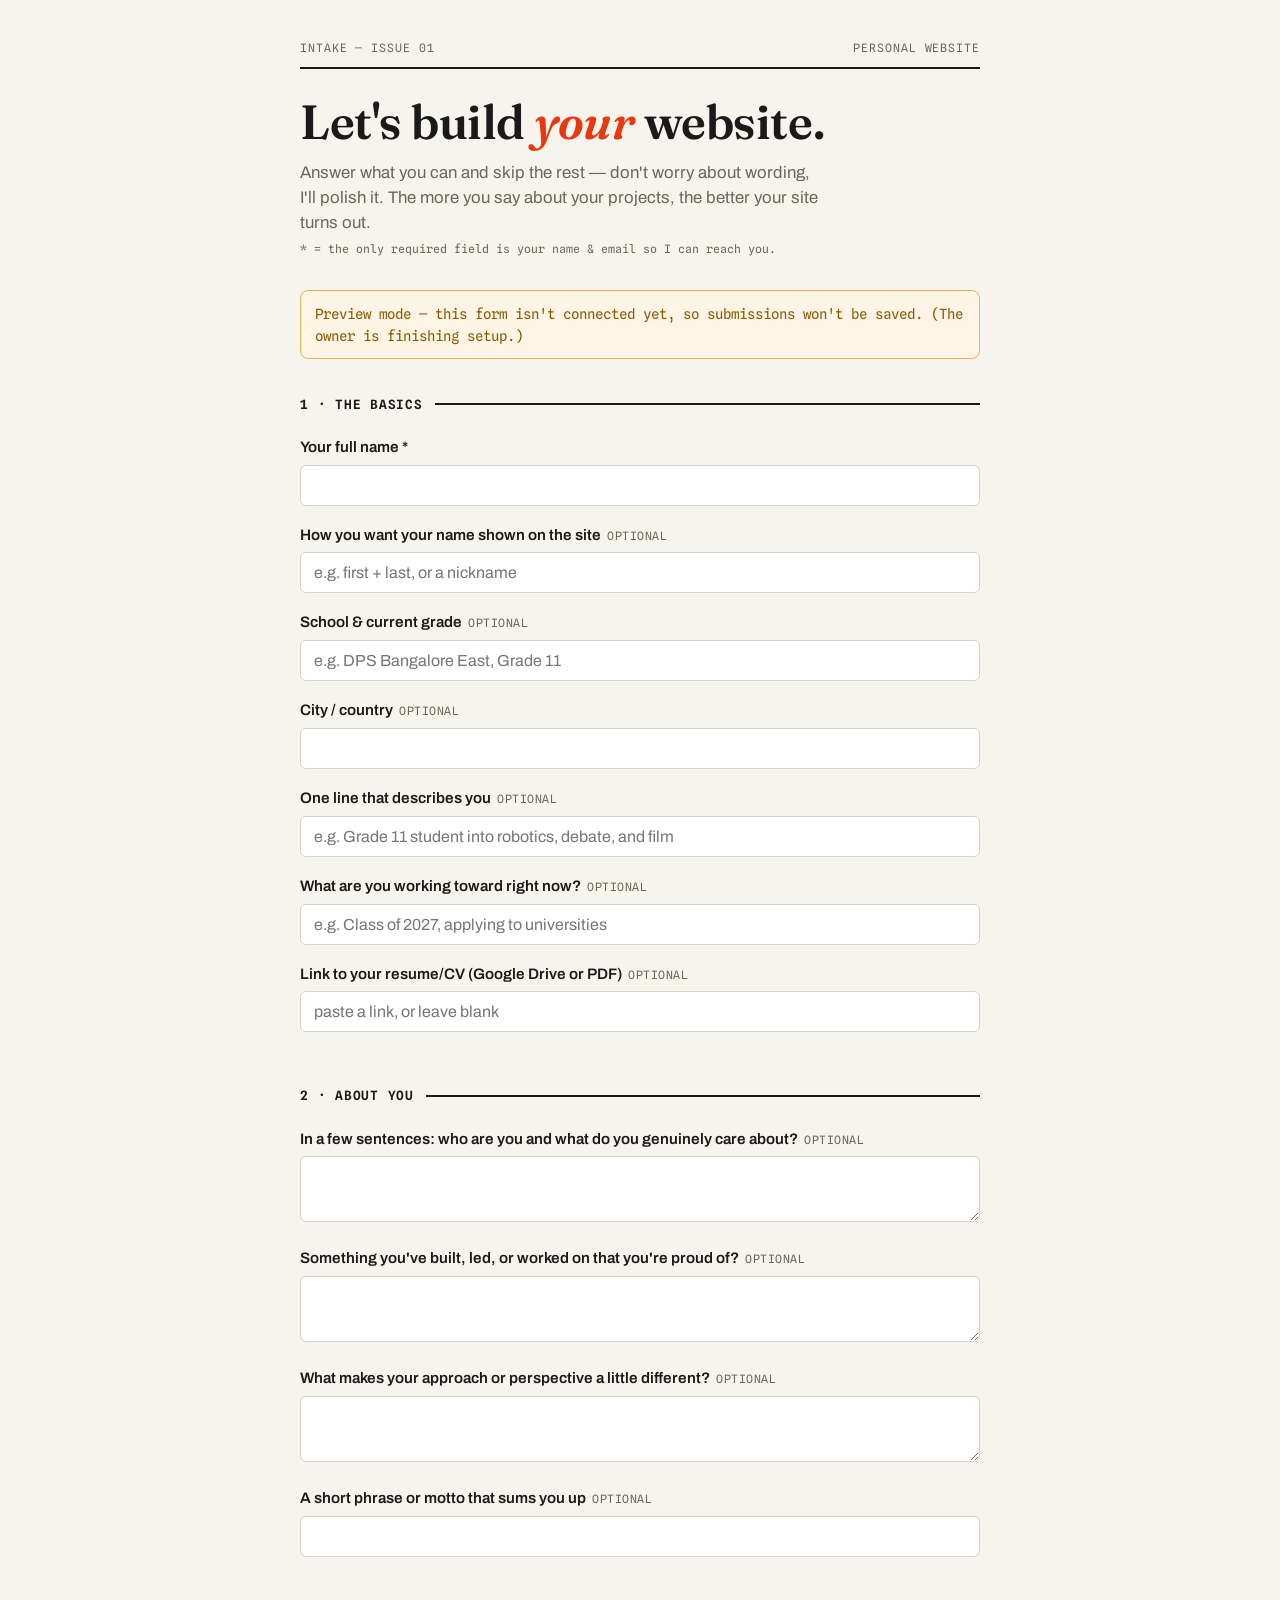
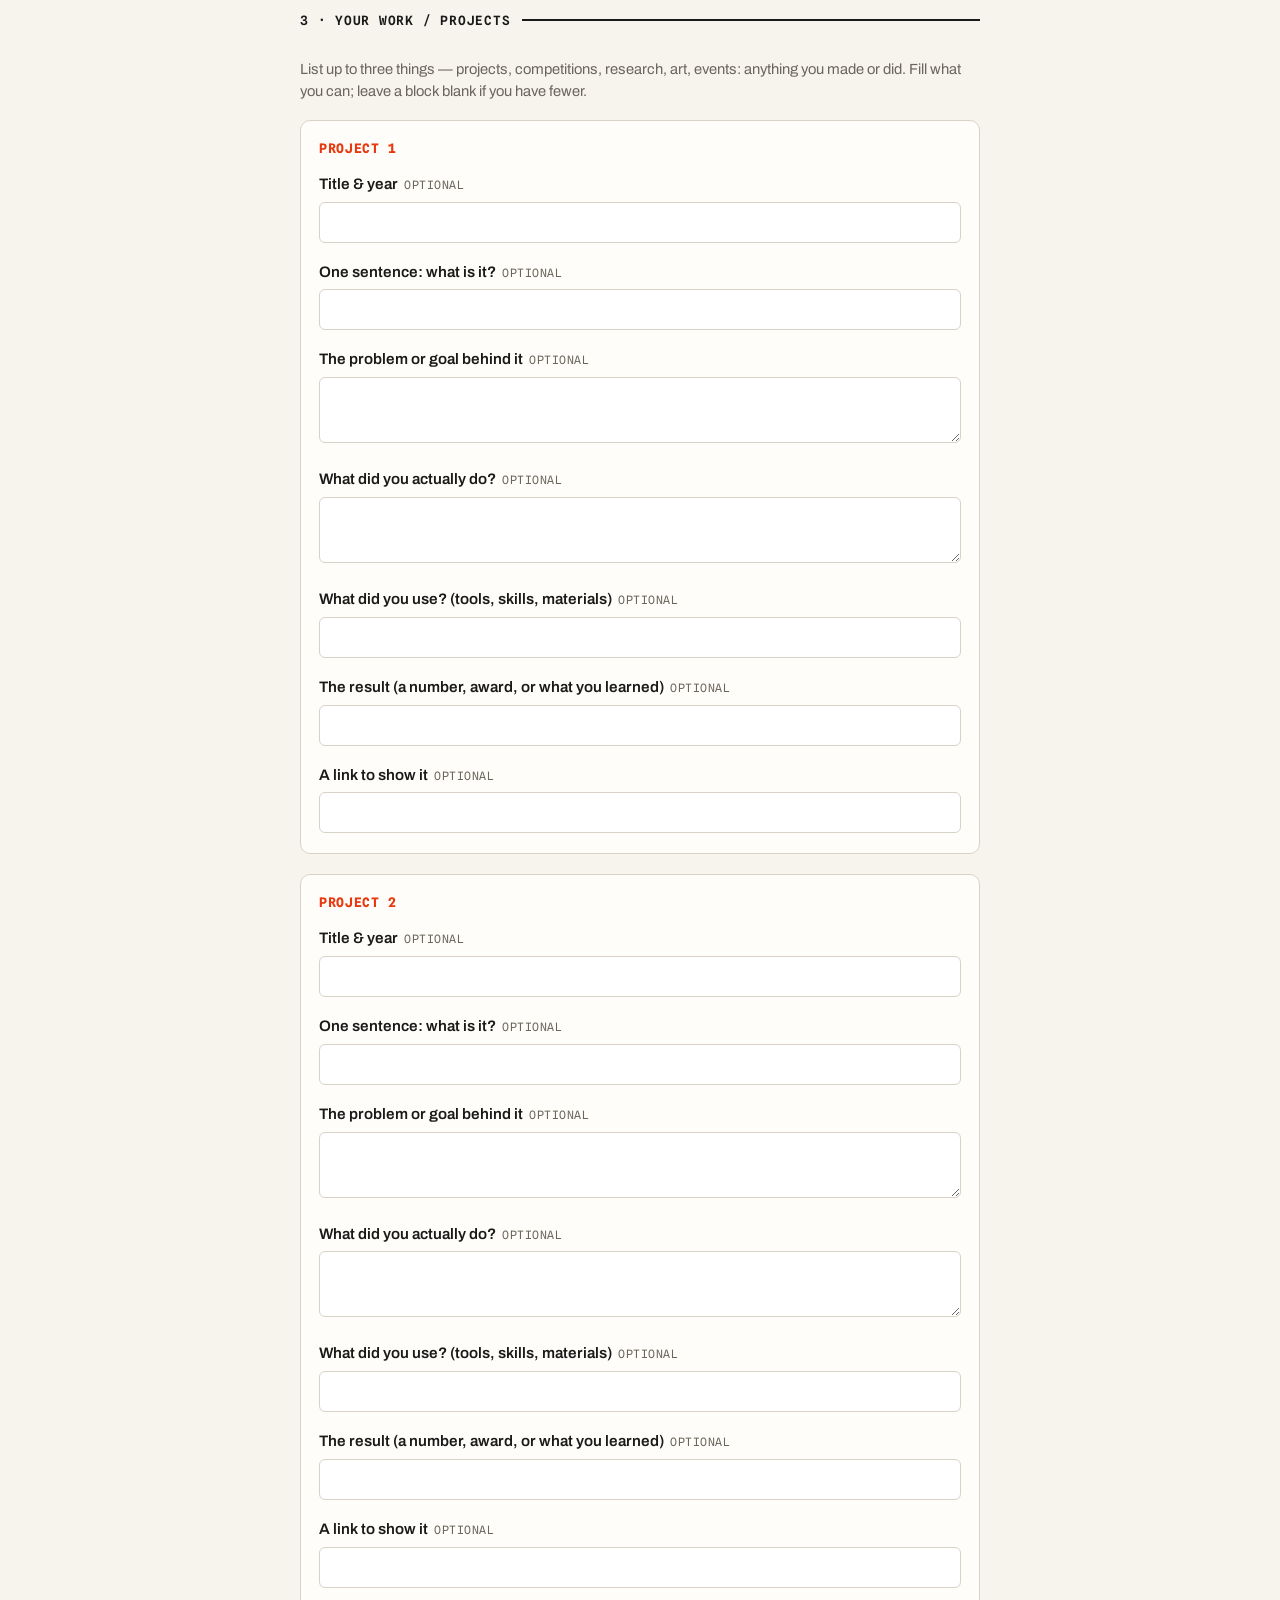
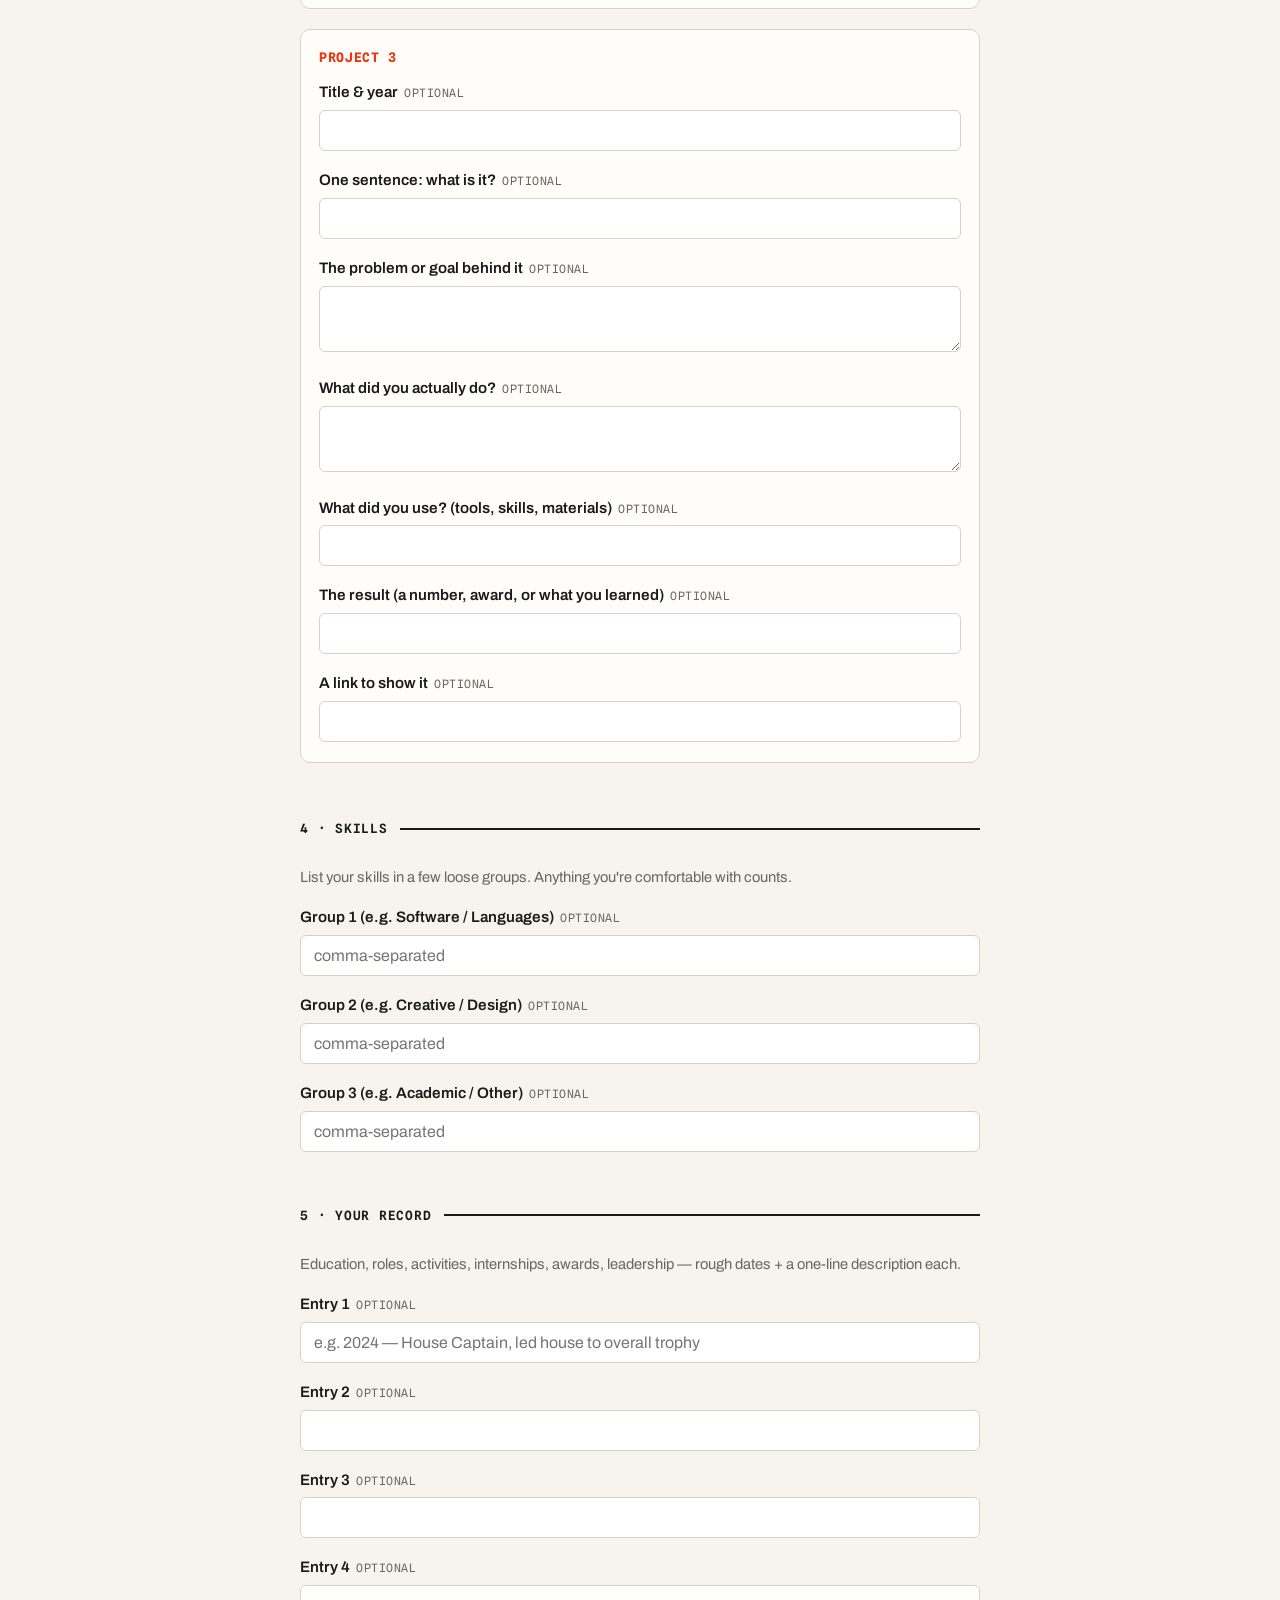
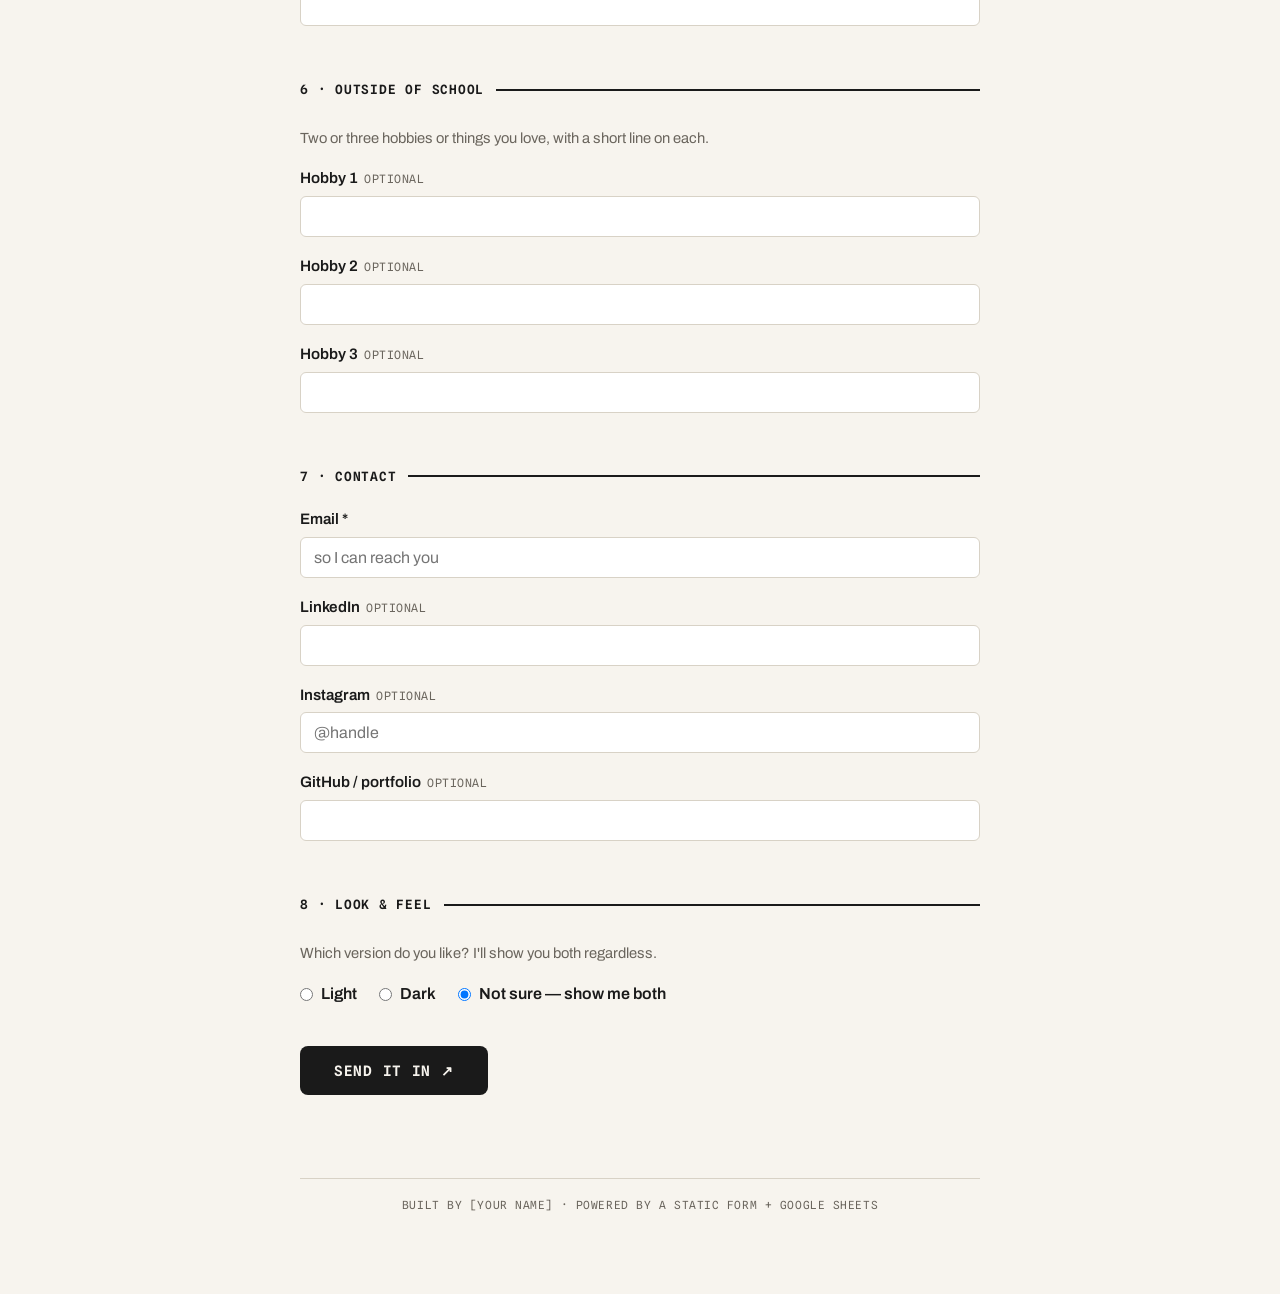
==== apply.html @ 21227e52 "Add student intake form + Apps Script backend for Google Sheets Co-Authored-By: Claude Opus 4.8 <nor" ====
<!DOCTYPE html>
<html lang="en">
<head>
  <meta charset="UTF-8">
  <meta name="viewport" content="width=device-width, initial-scale=1.0">
  <title>Personal Website — Student Intake</title>
  <meta name="description" content="Tell me about yourself and I'll build your personal website.">
  <link rel="preconnect" href="https://fonts.googleapis.com">
  <link rel="preconnect" href="https://fonts.gstatic.com" crossorigin>
  <link href="https://fonts.googleapis.com/css2?family=Archivo:wght@400;600;800&family=Fraunces:ital,opsz,wght@0,9..144,400..600;1,9..144,400&family=Spline+Sans+Mono:wght@400;600&display=swap" rel="stylesheet">
  <style>
    :root{
      --paper:#f7f4ee; --ink:#1a1a1a; --muted:#6a655d; --line:#d8d2c6;
      --accent:#e8380d; --field:#fff; --ok:#1c7c3f;
      --sans:'Archivo',system-ui,sans-serif; --serif:'Fraunces',Georgia,serif; --mono:'Spline Sans Mono',monospace;
    }
    *{box-sizing:border-box;margin:0;padding:0}
    body{background:var(--paper);color:var(--ink);font-family:var(--sans);line-height:1.5;-webkit-font-smoothing:antialiased}
    .wrap{max-width:720px;margin:0 auto;padding:40px 20px 80px}
    .topbar{font-family:var(--mono);font-size:.72rem;letter-spacing:.08em;text-transform:uppercase;color:var(--muted);display:flex;justify-content:space-between;border-bottom:2px solid var(--ink);padding-bottom:10px;margin-bottom:28px}
    h1{font-family:var(--serif);font-size:clamp(2rem,6vw,3rem);font-weight:600;line-height:1.05;letter-spacing:-.01em;margin-bottom:12px}
    h1 em{font-style:italic;color:var(--accent)}
    .lede{color:var(--muted);font-size:1.05rem;max-width:52ch;margin-bottom:6px}
    .req-note{font-family:var(--mono);font-size:.72rem;color:var(--muted);margin-bottom:32px}
    fieldset{border:none;border-top:2px solid var(--ink);padding-top:22px;margin-top:36px}
    legend{font-family:var(--mono);font-size:.8rem;font-weight:600;letter-spacing:.06em;text-transform:uppercase;padding-right:12px}
    .grp-note{color:var(--muted);font-size:.92rem;margin:6px 0 18px}
    label{display:block;margin-bottom:18px}
    .lab{display:block;font-weight:600;font-size:.95rem;margin-bottom:6px}
    .lab .opt{font-weight:400;color:var(--muted);font-family:var(--mono);font-size:.72rem;text-transform:uppercase;letter-spacing:.05em;margin-left:6px}
    input[type=text],input[type=email],input[type=url],textarea,select{
      width:100%;font-family:var(--sans);font-size:1rem;color:var(--ink);background:var(--field);
      border:1.5px solid var(--line);border-radius:6px;padding:11px 13px;transition:border-color .15s}
    input:focus,textarea:focus,select:focus{outline:none;border-color:var(--accent)}
    textarea{resize:vertical;min-height:66px}
    .proj{border:1.5px solid var(--line);border-radius:10px;padding:18px 18px 2px;margin-bottom:20px;background:#fffdf9}
    .proj h3{font-family:var(--mono);font-size:.82rem;letter-spacing:.05em;text-transform:uppercase;color:var(--accent);margin-bottom:14px}
    .radio-row{display:flex;gap:22px;flex-wrap:wrap;font-size:1rem}
    .radio-row label{display:flex;align-items:center;gap:8px;margin:0;font-weight:600}
    .radio-row input{width:auto}
    .submit{margin-top:40px}
    button{font-family:var(--mono);font-weight:600;font-size:.9rem;letter-spacing:.05em;text-transform:uppercase;
      background:var(--ink);color:var(--paper);border:none;border-radius:8px;padding:16px 34px;cursor:pointer;transition:background .15s}
    button:hover{background:var(--accent)}
    button:disabled{opacity:.6;cursor:not-allowed}
    .status{margin-top:16px;font-family:var(--mono);font-size:.85rem;min-height:1.2em}
    .status.err{color:var(--accent)}
    .status.ok{color:var(--ok)}
    .done{display:none;text-align:center;padding:60px 20px}
    .done h2{font-family:var(--serif);font-size:2rem;font-weight:600;margin-bottom:10px}
    .done p{color:var(--muted)}
    .banner{background:#fff4e5;border:1.5px solid #e8b34d;border-radius:8px;padding:12px 14px;font-size:.88rem;margin-bottom:26px;font-family:var(--mono);color:#8a5a00}
    .footer{font-family:var(--mono);font-size:.7rem;color:var(--muted);text-align:center;margin-top:50px;border-top:1px solid var(--line);padding-top:18px;letter-spacing:.05em}
  </style>
</head>
<body>
  <div class="wrap">
    <div class="topbar"><span>INTAKE — ISSUE 01</span><span>PERSONAL WEBSITE</span></div>

    <form id="intakeForm" novalidate>
      <h1>Let's build <em>your</em> website.</h1>
      <p class="lede">Answer what you can and skip the rest — don't worry about wording, I'll polish it. The more you say about your projects, the better your site turns out.</p>
      <p class="req-note">* = the only required field is your name & email so I can reach you.</p>

      <div id="setupBanner" class="banner" hidden>Preview mode — this form isn't connected yet, so submissions won't be saved. (The owner is finishing setup.)</div>

      <!-- 1. BASICS -->
      <fieldset>
        <legend>1 · The basics</legend>
        <label><span class="lab">Your full name *</span><input type="text" name="name" required></label>
        <label><span class="lab">How you want your name shown on the site<span class="opt">optional</span></span><input type="text" name="display_name" placeholder="e.g. first + last, or a nickname"></label>
        <label><span class="lab">School &amp; current grade<span class="opt">optional</span></span><input type="text" name="school" placeholder="e.g. DPS Bangalore East, Grade 11"></label>
        <label><span class="lab">City / country<span class="opt">optional</span></span><input type="text" name="city"></label>
        <label><span class="lab">One line that describes you<span class="opt">optional</span></span><input type="text" name="oneliner" placeholder="e.g. Grade 11 student into robotics, debate, and film"></label>
        <label><span class="lab">What are you working toward right now?<span class="opt">optional</span></span><input type="text" name="working_toward" placeholder="e.g. Class of 2027, applying to universities"></label>
        <label><span class="lab">Link to your resume/CV (Google Drive or PDF)<span class="opt">optional</span></span><input type="url" name="resume_link" placeholder="paste a link, or leave blank"></label>
      </fieldset>

      <!-- 2. ABOUT -->
      <fieldset>
        <legend>2 · About you</legend>
        <label><span class="lab">In a few sentences: who are you and what do you genuinely care about?<span class="opt">optional</span></span><textarea name="about_who"></textarea></label>
        <label><span class="lab">Something you've built, led, or worked on that you're proud of?<span class="opt">optional</span></span><textarea name="about_proud"></textarea></label>
        <label><span class="lab">What makes your approach or perspective a little different?<span class="opt">optional</span></span><textarea name="about_different"></textarea></label>
        <label><span class="lab">A short phrase or motto that sums you up<span class="opt">optional</span></span><input type="text" name="motto"></label>
      </fieldset>

      <!-- 3. PROJECTS -->
      <fieldset>
        <legend>3 · Your work / projects</legend>
        <p class="grp-note">List up to three things — projects, competitions, research, art, events: anything you made or did. Fill what you can; leave a block blank if you have fewer.</p>

        <div class="proj">
          <h3>Project 1</h3>
          <label><span class="lab">Title &amp; year<span class="opt">optional</span></span><input type="text" name="p1_title"></label>
          <label><span class="lab">One sentence: what is it?<span class="opt">optional</span></span><input type="text" name="p1_oneliner"></label>
          <label><span class="lab">The problem or goal behind it<span class="opt">optional</span></span><textarea name="p1_problem"></textarea></label>
          <label><span class="lab">What did you actually do?<span class="opt">optional</span></span><textarea name="p1_did"></textarea></label>
          <label><span class="lab">What did you use? (tools, skills, materials)<span class="opt">optional</span></span><input type="text" name="p1_tools"></label>
          <label><span class="lab">The result (a number, award, or what you learned)<span class="opt">optional</span></span><input type="text" name="p1_result"></label>
          <label><span class="lab">A link to show it<span class="opt">optional</span></span><input type="url" name="p1_link"></label>
        </div>

        <div class="proj">
          <h3>Project 2</h3>
          <label><span class="lab">Title &amp; year<span class="opt">optional</span></span><input type="text" name="p2_title"></label>
          <label><span class="lab">One sentence: what is it?<span class="opt">optional</span></span><input type="text" name="p2_oneliner"></label>
          <label><span class="lab">The problem or goal behind it<span class="opt">optional</span></span><textarea name="p2_problem"></textarea></label>
          <label><span class="lab">What did you actually do?<span class="opt">optional</span></span><textarea name="p2_did"></textarea></label>
          <label><span class="lab">What did you use? (tools, skills, materials)<span class="opt">optional</span></span><input type="text" name="p2_tools"></label>
          <label><span class="lab">The result (a number, award, or what you learned)<span class="opt">optional</span></span><input type="text" name="p2_result"></label>
          <label><span class="lab">A link to show it<span class="opt">optional</span></span><input type="url" name="p2_link"></label>
        </div>

        <div class="proj">
          <h3>Project 3</h3>
          <label><span class="lab">Title &amp; year<span class="opt">optional</span></span><input type="text" name="p3_title"></label>
          <label><span class="lab">One sentence: what is it?<span class="opt">optional</span></span><input type="text" name="p3_oneliner"></label>
          <label><span class="lab">The problem or goal behind it<span class="opt">optional</span></span><textarea name="p3_problem"></textarea></label>
          <label><span class="lab">What did you actually do?<span class="opt">optional</span></span><textarea name="p3_did"></textarea></label>
          <label><span class="lab">What did you use? (tools, skills, materials)<span class="opt">optional</span></span><input type="text" name="p3_tools"></label>
          <label><span class="lab">The result (a number, award, or what you learned)<span class="opt">optional</span></span><input type="text" name="p3_result"></label>
          <label><span class="lab">A link to show it<span class="opt">optional</span></span><input type="url" name="p3_link"></label>
        </div>
      </fieldset>

      <!-- 4. SKILLS -->
      <fieldset>
        <legend>4 · Skills</legend>
        <p class="grp-note">List your skills in a few loose groups. Anything you're comfortable with counts.</p>
        <label><span class="lab">Group 1 (e.g. Software / Languages)<span class="opt">optional</span></span><input type="text" name="skills_g1" placeholder="comma-separated"></label>
        <label><span class="lab">Group 2 (e.g. Creative / Design)<span class="opt">optional</span></span><input type="text" name="skills_g2" placeholder="comma-separated"></label>
        <label><span class="lab">Group 3 (e.g. Academic / Other)<span class="opt">optional</span></span><input type="text" name="skills_g3" placeholder="comma-separated"></label>
      </fieldset>

      <!-- 5. RECORD -->
      <fieldset>
        <legend>5 · Your record</legend>
        <p class="grp-note">Education, roles, activities, internships, awards, leadership — rough dates + a one-line description each.</p>
        <label><span class="lab">Entry 1<span class="opt">optional</span></span><input type="text" name="rec1" placeholder="e.g. 2024 — House Captain, led house to overall trophy"></label>
        <label><span class="lab">Entry 2<span class="opt">optional</span></span><input type="text" name="rec2"></label>
        <label><span class="lab">Entry 3<span class="opt">optional</span></span><input type="text" name="rec3"></label>
        <label><span class="lab">Entry 4<span class="opt">optional</span></span><input type="text" name="rec4"></label>
      </fieldset>

      <!-- 6. OFF HOURS -->
      <fieldset>
        <legend>6 · Outside of school</legend>
        <p class="grp-note">Two or three hobbies or things you love, with a short line on each.</p>
        <label><span class="lab">Hobby 1<span class="opt">optional</span></span><input type="text" name="hobby1"></label>
        <label><span class="lab">Hobby 2<span class="opt">optional</span></span><input type="text" name="hobby2"></label>
        <label><span class="lab">Hobby 3<span class="opt">optional</span></span><input type="text" name="hobby3"></label>
      </fieldset>

      <!-- 7. CONTACT -->
      <fieldset>
        <legend>7 · Contact</legend>
        <label><span class="lab">Email *</span><input type="email" name="c_email" required placeholder="so I can reach you"></label>
        <label><span class="lab">LinkedIn<span class="opt">optional</span></span><input type="url" name="c_linkedin"></label>
        <label><span class="lab">Instagram<span class="opt">optional</span></span><input type="text" name="c_instagram" placeholder="@handle"></label>
        <label><span class="lab">GitHub / portfolio<span class="opt">optional</span></span><input type="url" name="c_portfolio"></label>
      </fieldset>

      <!-- 8. STYLE -->
      <fieldset>
        <legend>8 · Look &amp; feel</legend>
        <p class="grp-note">Which version do you like? I'll show you both regardless.</p>
        <div class="radio-row">
          <label><input type="radio" name="style_pref" value="light"> Light</label>
          <label><input type="radio" name="style_pref" value="dark"> Dark</label>
          <label><input type="radio" name="style_pref" value="both" checked> Not sure — show me both</label>
        </div>
      </fieldset>

      <div class="submit">
        <button type="submit" id="submitBtn">Send it in ↗</button>
        <p class="status" id="status" role="status" aria-live="polite"></p>
      </div>
    </form>

    <div class="done" id="done">
      <h2>Got it — thank you!</h2>
      <p>Your answers are in. I'll be in touch soon with a first look at your site.</p>
    </div>

    <p class="footer">BUILT BY [YOUR NAME] · POWERED BY A STATIC FORM + GOOGLE SHEETS</p>
  </div>

  <script>
    // ==== CONFIG =========================================================
    // Paste your Google Apps Script Web App URL (ends in /exec) here.
    const ENDPOINT = '__PASTE_APPS_SCRIPT_EXEC_URL_HERE__';
    // =====================================================================

    const form = document.getElementById('intakeForm');
    const btn = document.getElementById('submitBtn');
    const statusEl = document.getElementById('status');
    const done = document.getElementById('done');
    const banner = document.getElementById('setupBanner');
    const configured = ENDPOINT.indexOf('http') === 0;
    if (!configured) banner.hidden = false;

    form.addEventListener('submit', async (e) => {
      e.preventDefault();
      statusEl.className = 'status';
      statusEl.textContent = '';

      const name = form.name.value.trim();
      const email = form.c_email.value.trim();
      if (!name || !email) {
        statusEl.className = 'status err';
        statusEl.textContent = 'Please add at least your name and email.';
        (!name ? form.name : form.c_email).focus();
        return;
      }
      if (!configured) {
        statusEl.className = 'status err';
        statusEl.textContent = 'Form not connected yet — check back shortly.';
        return;
      }

      btn.disabled = true;
      statusEl.className = 'status';
      statusEl.textContent = 'Sending…';
      try {
        const data = new URLSearchParams(new FormData(form));
        // form-urlencoded is a "simple" request → no CORS preflight to Apps Script
        await fetch(ENDPOINT, { method: 'POST', body: data, mode: 'no-cors' });
        form.style.display = 'none';
        done.style.display = 'block';
        window.scrollTo({ top: 0, behavior: 'smooth' });
      } catch (err) {
        btn.disabled = false;
        statusEl.className = 'status err';
        statusEl.textContent = 'Something went wrong — please try again, or email me directly.';
      }
    });
  </script>
</body>
</html>
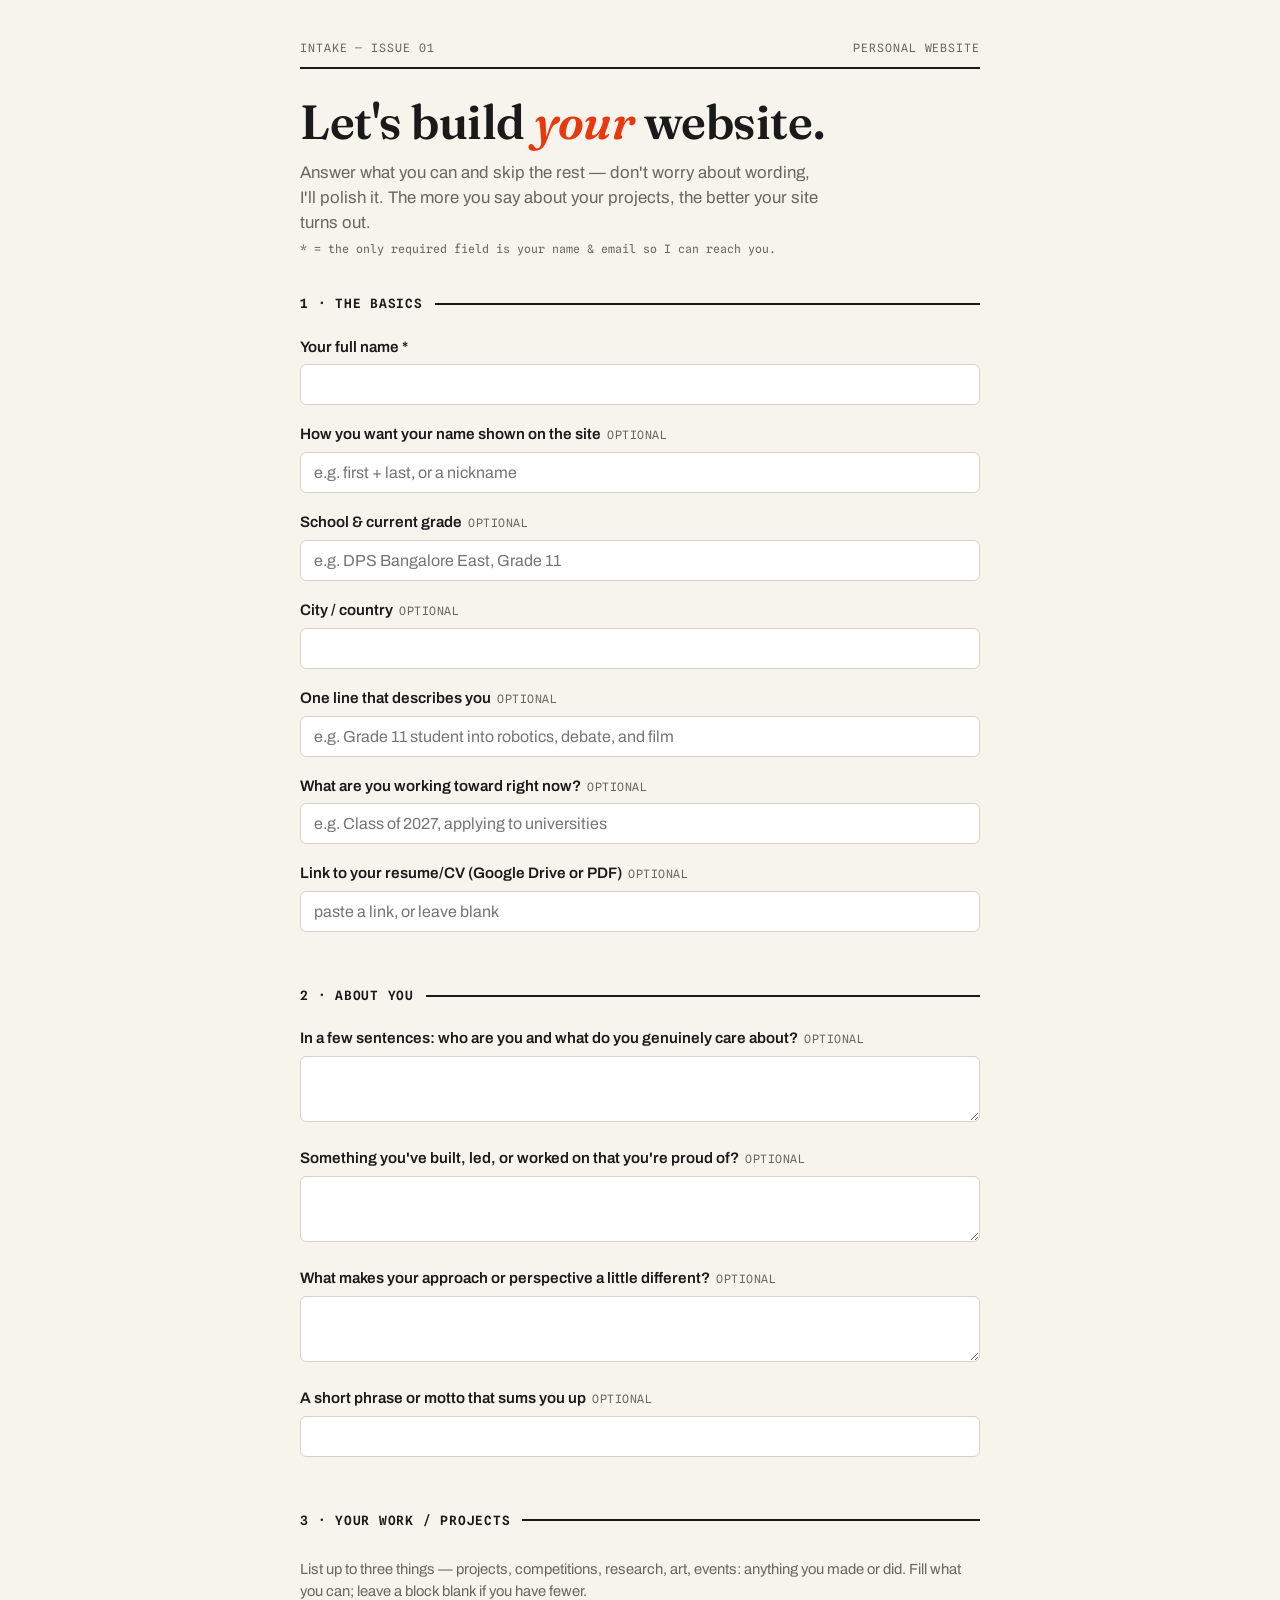
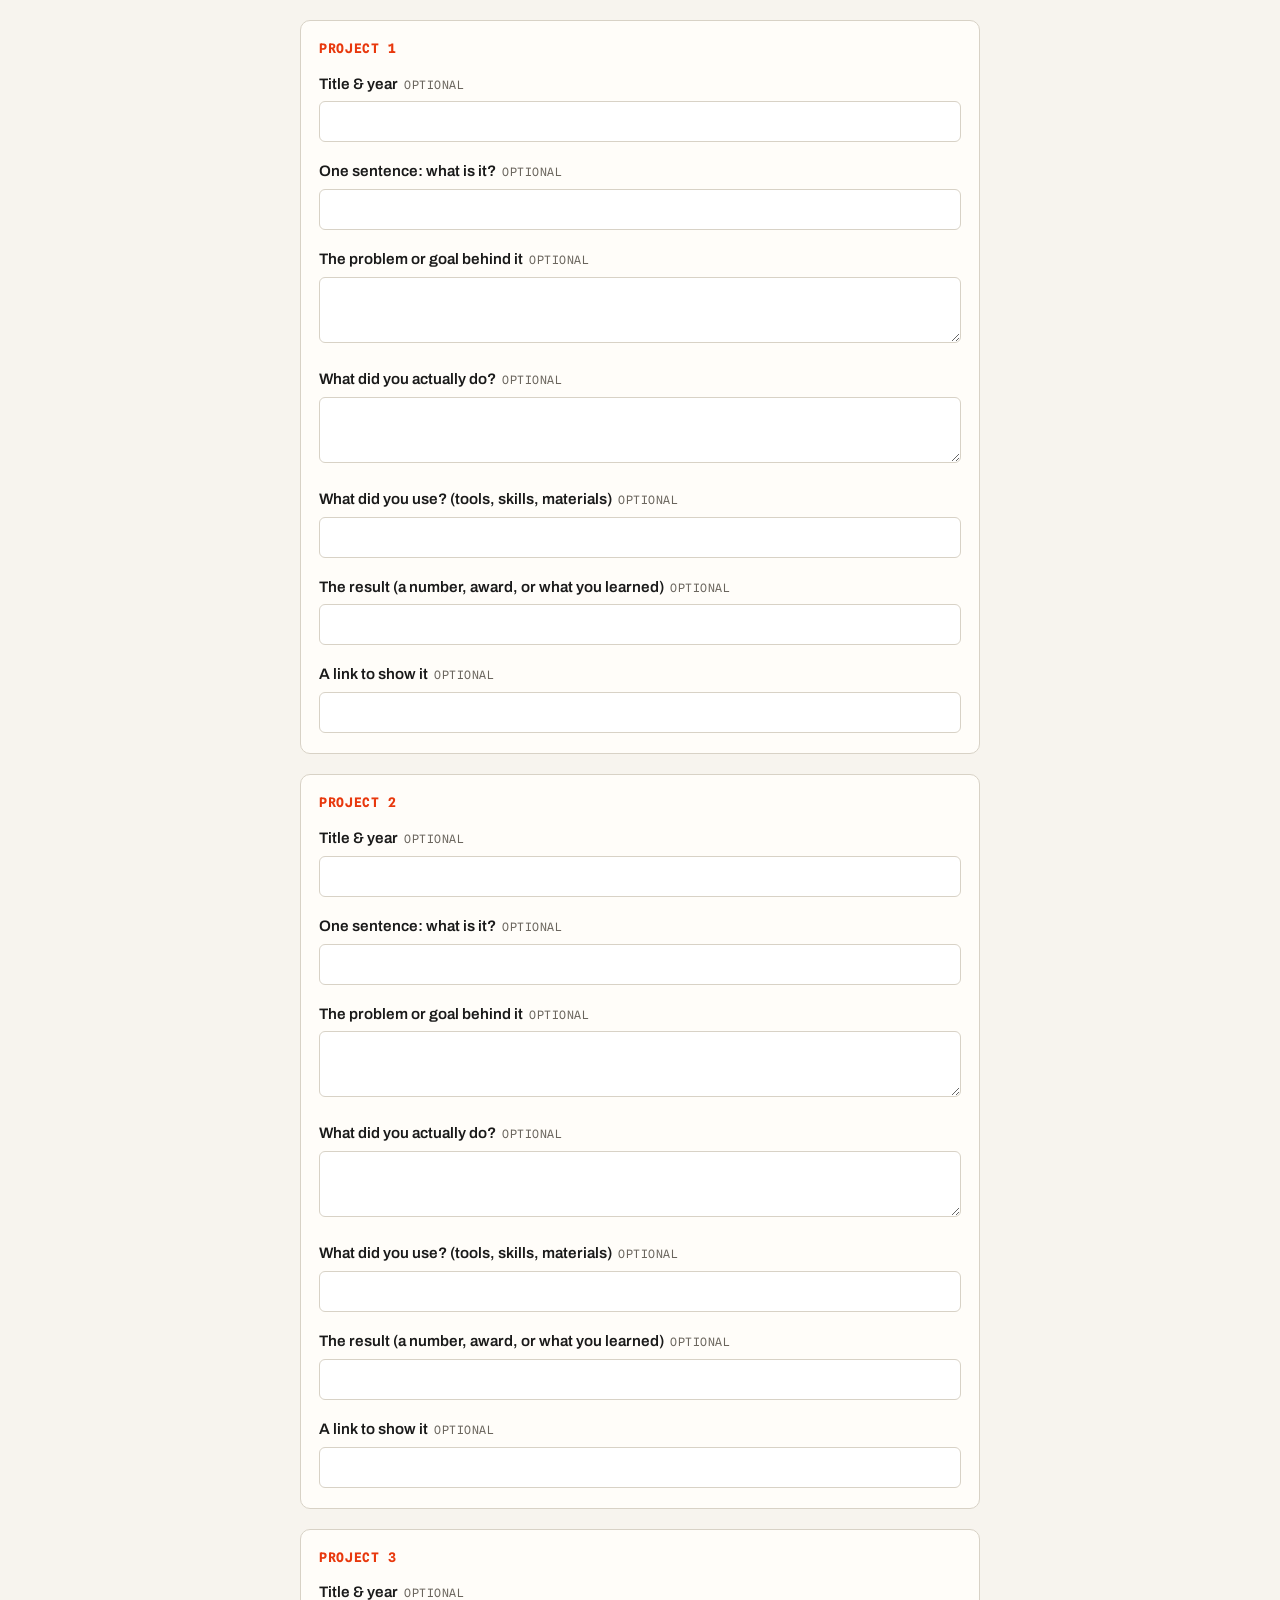
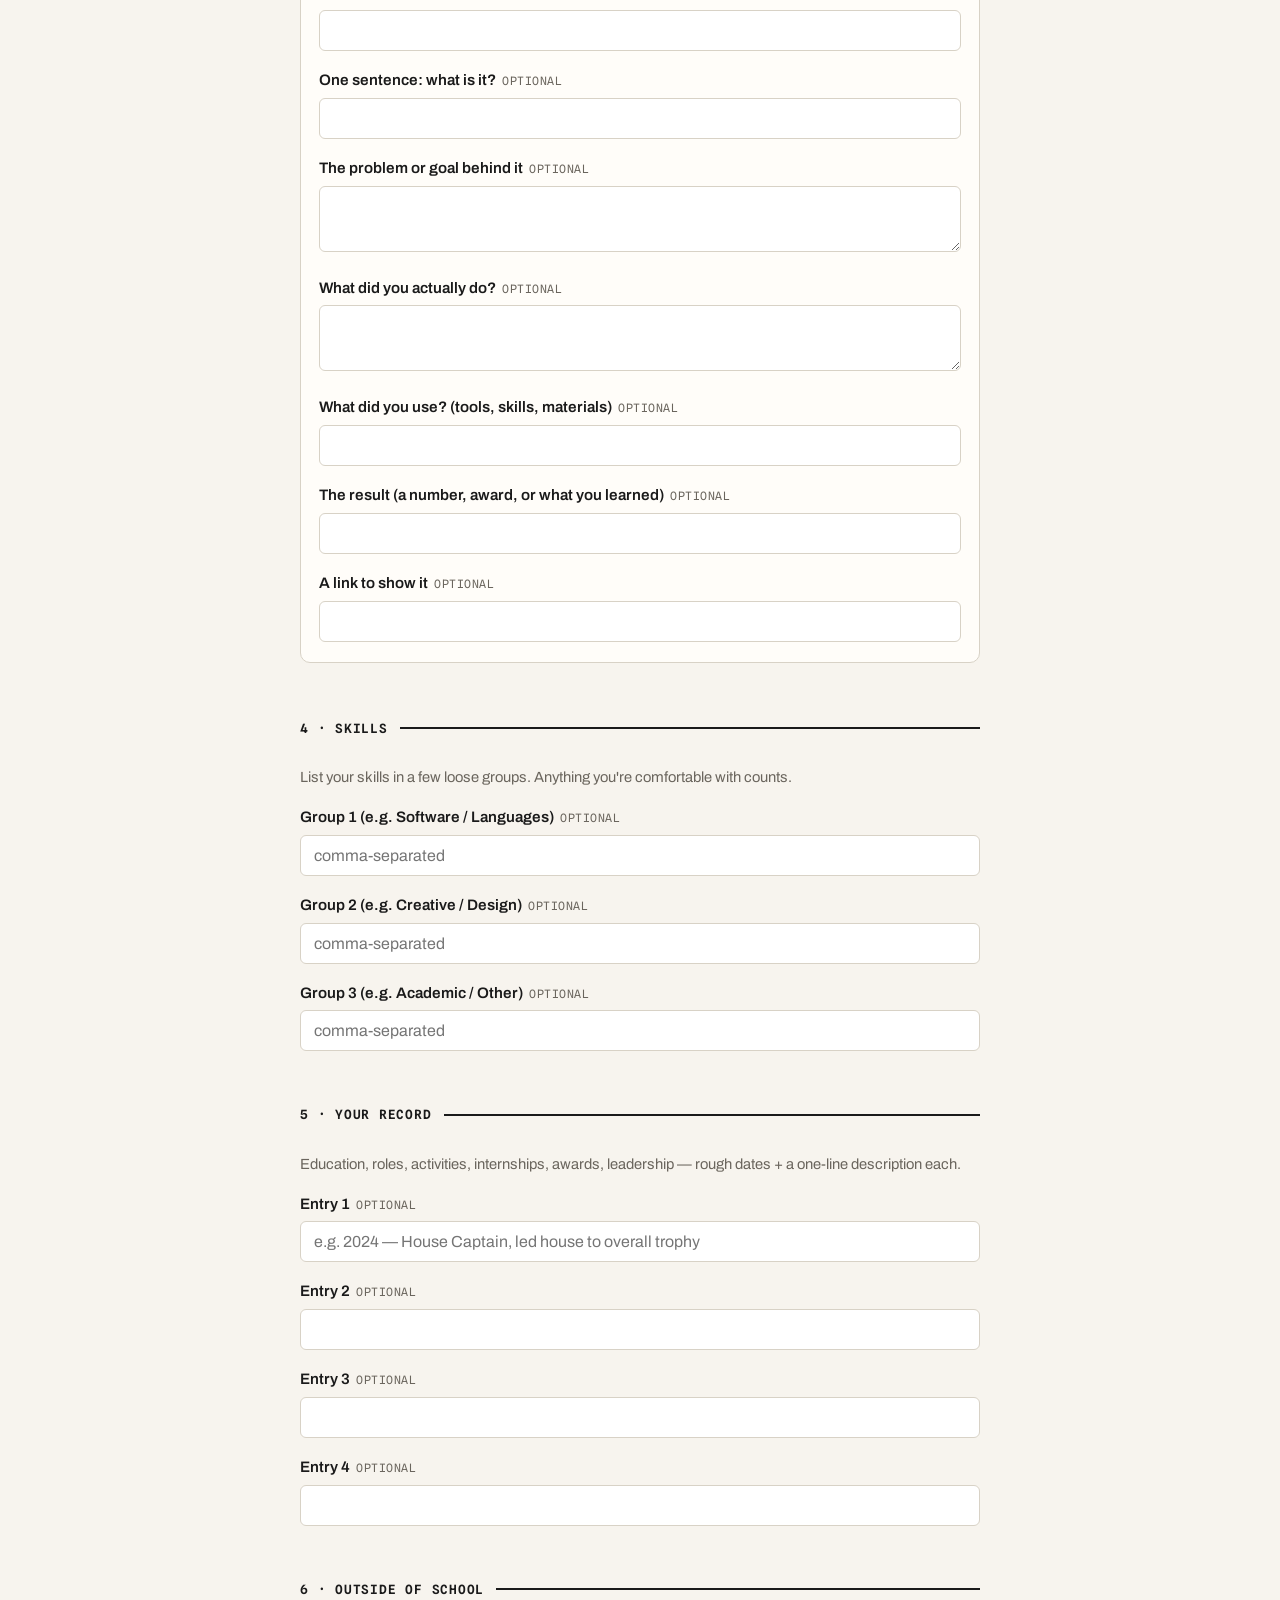
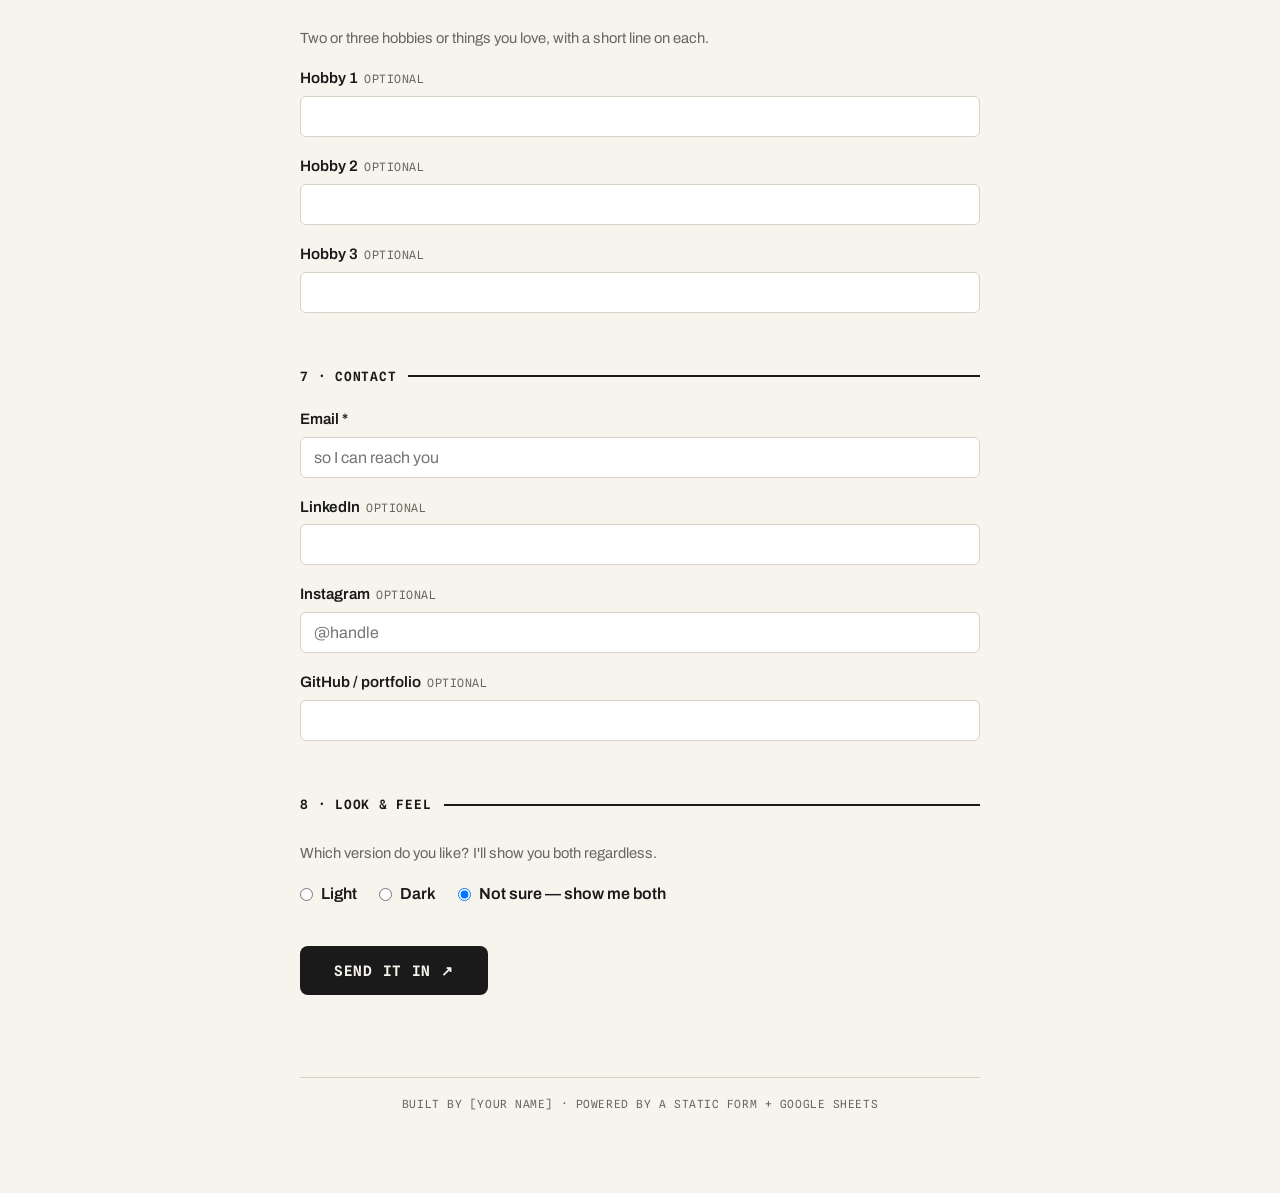
==== commit 0b1fa1fd: "Wire intake form to FormSubmit email delivery Co-Authored-By: Claude Opus 4.8 <noreply@anthropic.com" ====
--- a/apply.html
+++ b/apply.html
@@ -188,8 +188,9 @@
 
   <script>
     // ==== CONFIG =========================================================
-    // Paste your Google Apps Script Web App URL (ends in /exec) here.
-    const ENDPOINT = '__PASTE_APPS_SCRIPT_EXEC_URL_HERE__';
+    // Submissions are emailed via FormSubmit (no account needed).
+    // First submission triggers a one-time activation email to this address.
+    const ENDPOINT = 'https://formsubmit.co/ajax/siriakshay08@gmail.com';
     // =====================================================================
 
     const form = document.getElementById('intakeForm');
@@ -223,9 +224,16 @@
       statusEl.className = 'status';
       statusEl.textContent = 'Sending…';
       try {
-        const data = new URLSearchParams(new FormData(form));
-        // form-urlencoded is a "simple" request → no CORS preflight to Apps Script
-        await fetch(ENDPOINT, { method: 'POST', body: data, mode: 'no-cors' });
+        const payload = Object.fromEntries(new FormData(form).entries());
+        payload._subject = 'New website intake — ' + name;
+        payload._template = 'table';
+        payload._captcha = 'false';
+        const res = await fetch(ENDPOINT, {
+          method: 'POST',
+          headers: { 'Content-Type': 'application/json', 'Accept': 'application/json' },
+          body: JSON.stringify(payload)
+        });
+        if (!res.ok) throw new Error('HTTP ' + res.status);
         form.style.display = 'none';
         done.style.display = 'block';
         window.scrollTo({ top: 0, behavior: 'smooth' });
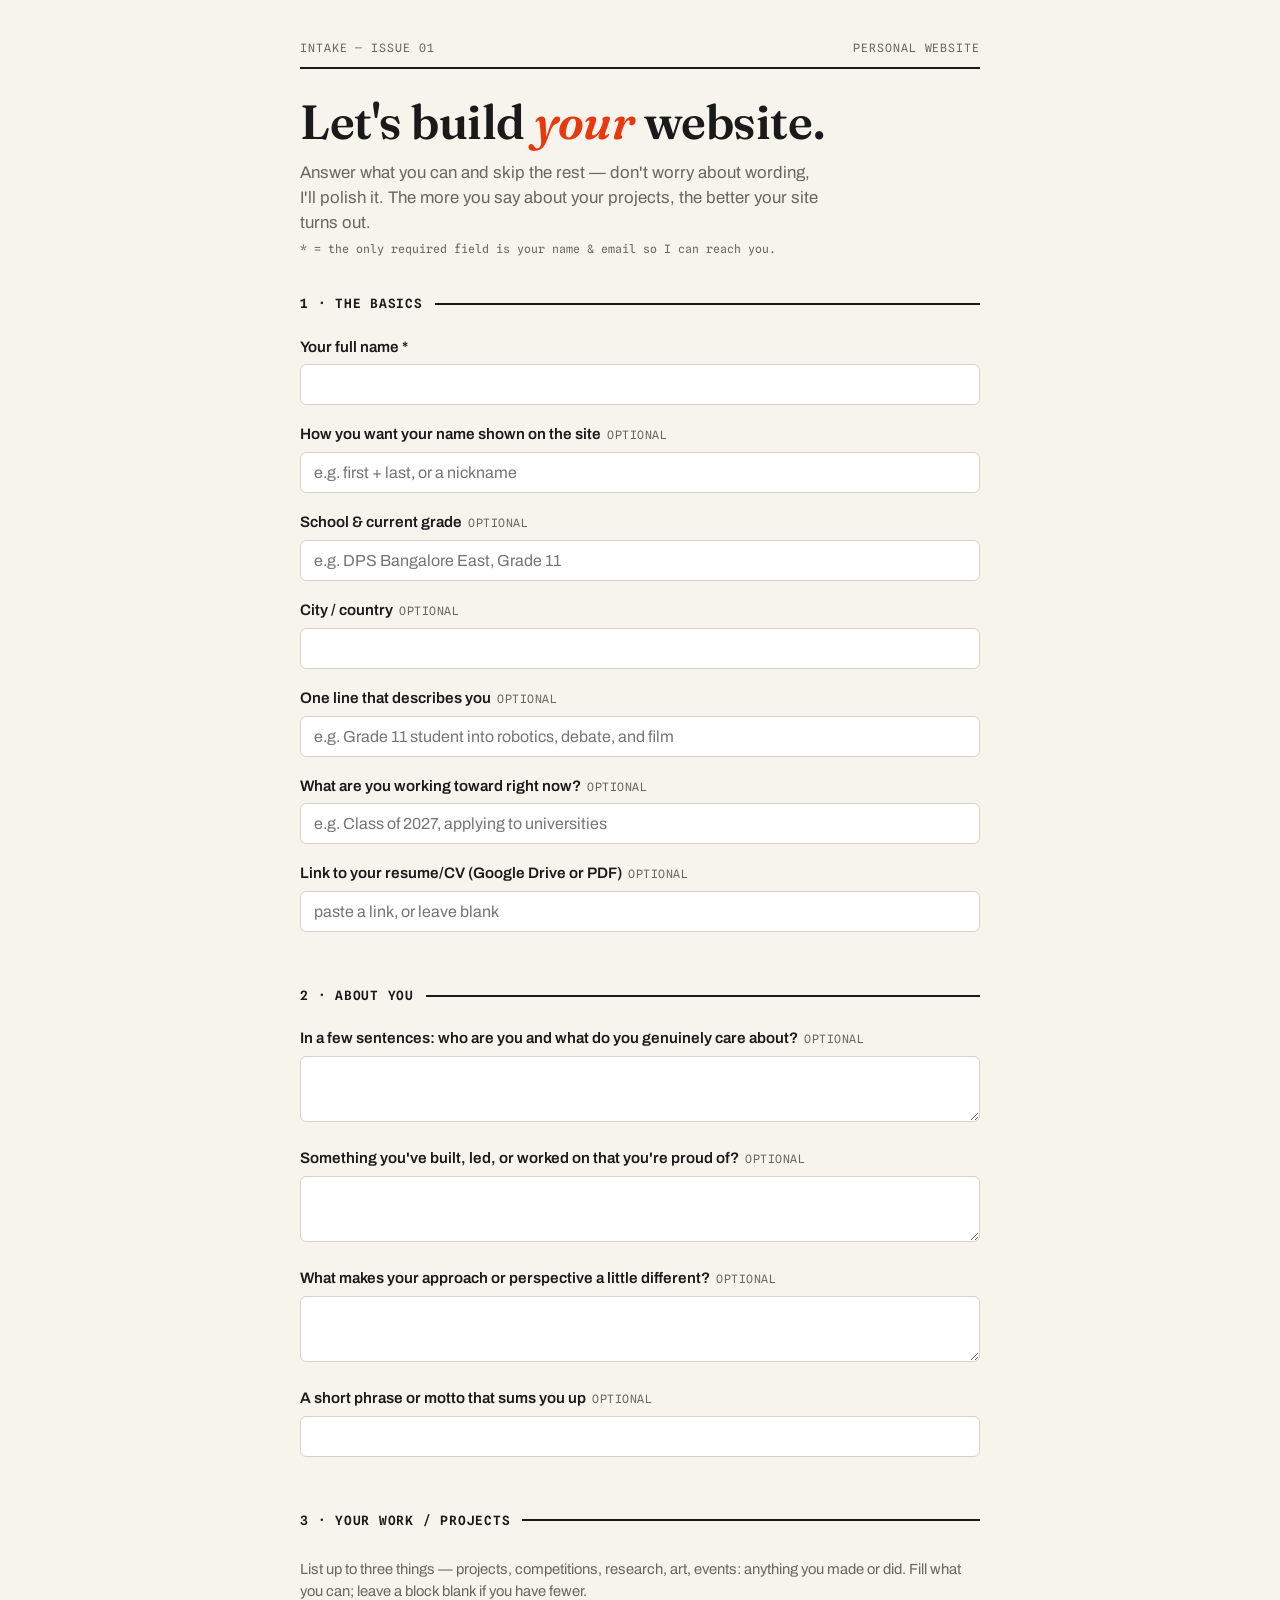
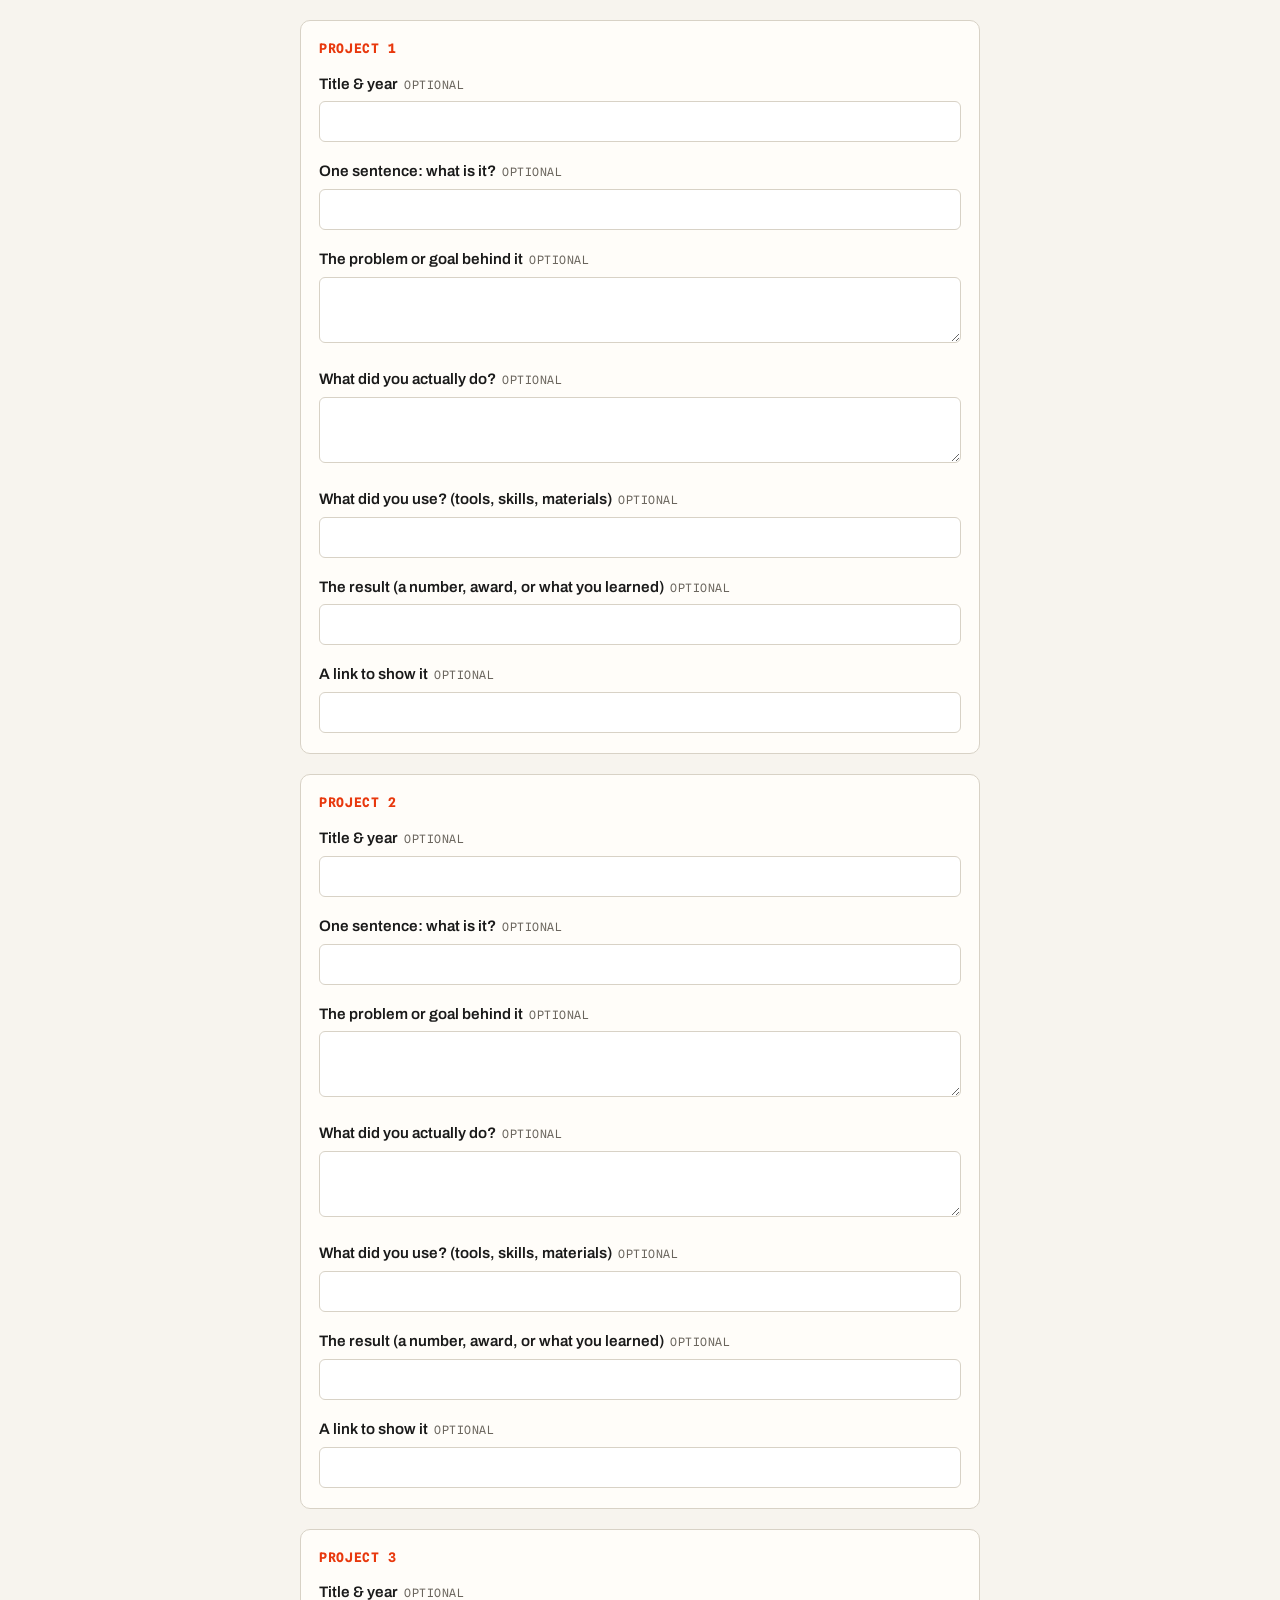
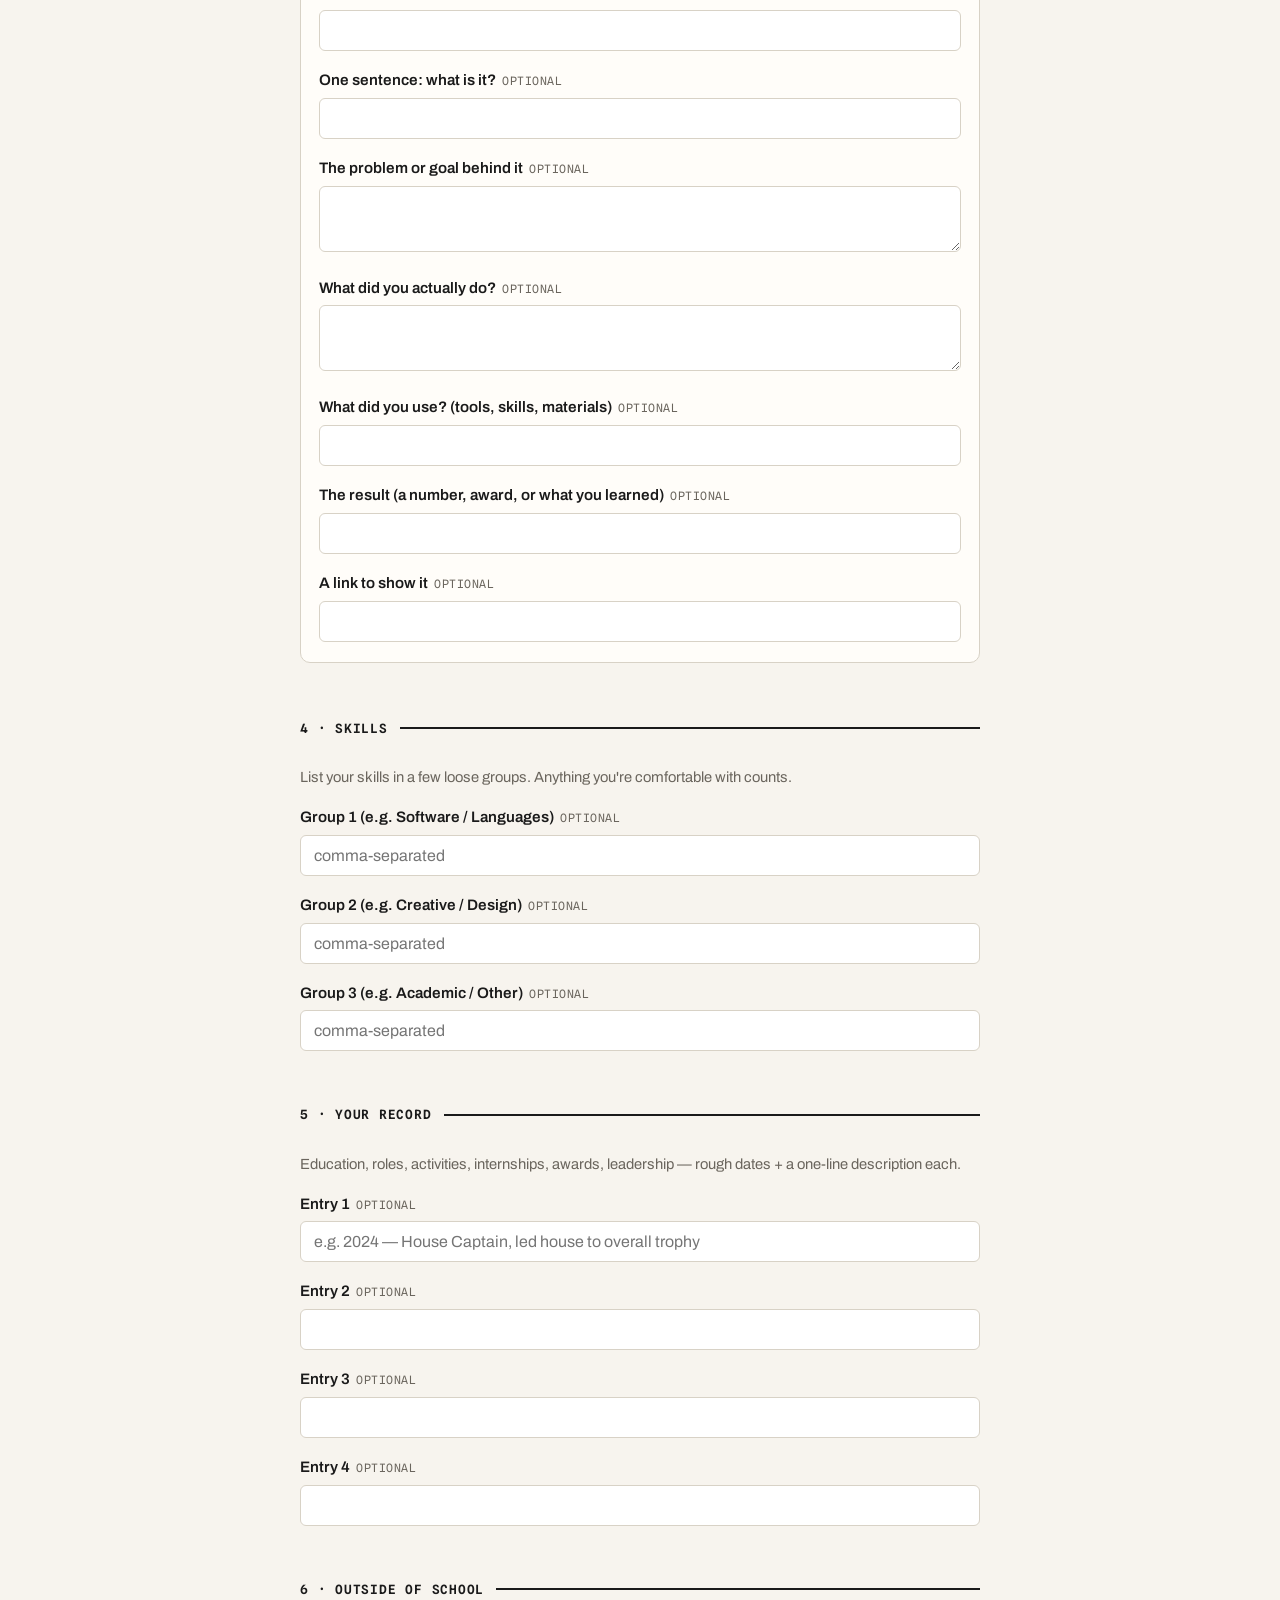
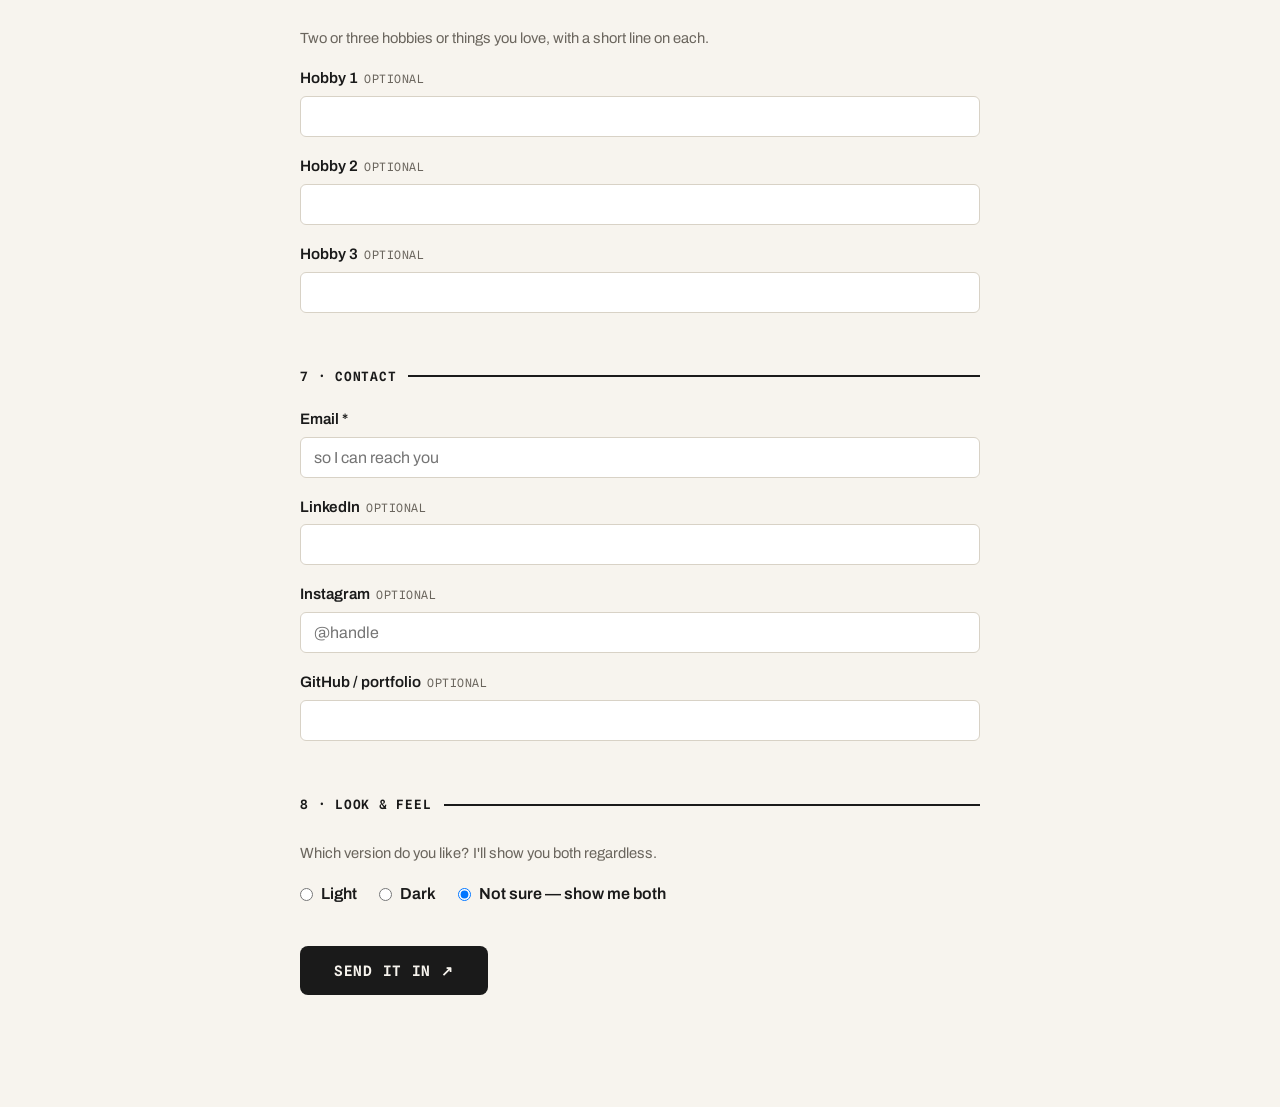
==== commit e9a22572: "Remove placeholder byline from intake form footer Co-Authored-By: Claude Opus 4.8 <noreply@anthropic" ====
--- a/apply.html
+++ b/apply.html
@@ -183,7 +183,6 @@
       <p>Your answers are in. I'll be in touch soon with a first look at your site.</p>
     </div>
 
-    <p class="footer">BUILT BY [YOUR NAME] · POWERED BY A STATIC FORM + GOOGLE SHEETS</p>
   </div>
 
   <script>
@@ -233,10 +232,14 @@
           headers: { 'Content-Type': 'application/json', 'Accept': 'application/json' },
           body: JSON.stringify(payload)
         });
-        if (!res.ok) throw new Error('HTTP ' + res.status);
-        form.style.display = 'none';
-        done.style.display = 'block';
-        window.scrollTo({ top: 0, behavior: 'smooth' });
+        const json = await res.json().catch(() => ({}));
+        if (res.ok && (json.success === 'true' || json.success === true)) {
+          form.style.display = 'none';
+          done.style.display = 'block';
+          window.scrollTo({ top: 0, behavior: 'smooth' });
+        } else {
+          throw new Error(json.message || ('HTTP ' + res.status));
+        }
       } catch (err) {
         btn.disabled = false;
         statusEl.className = 'status err';
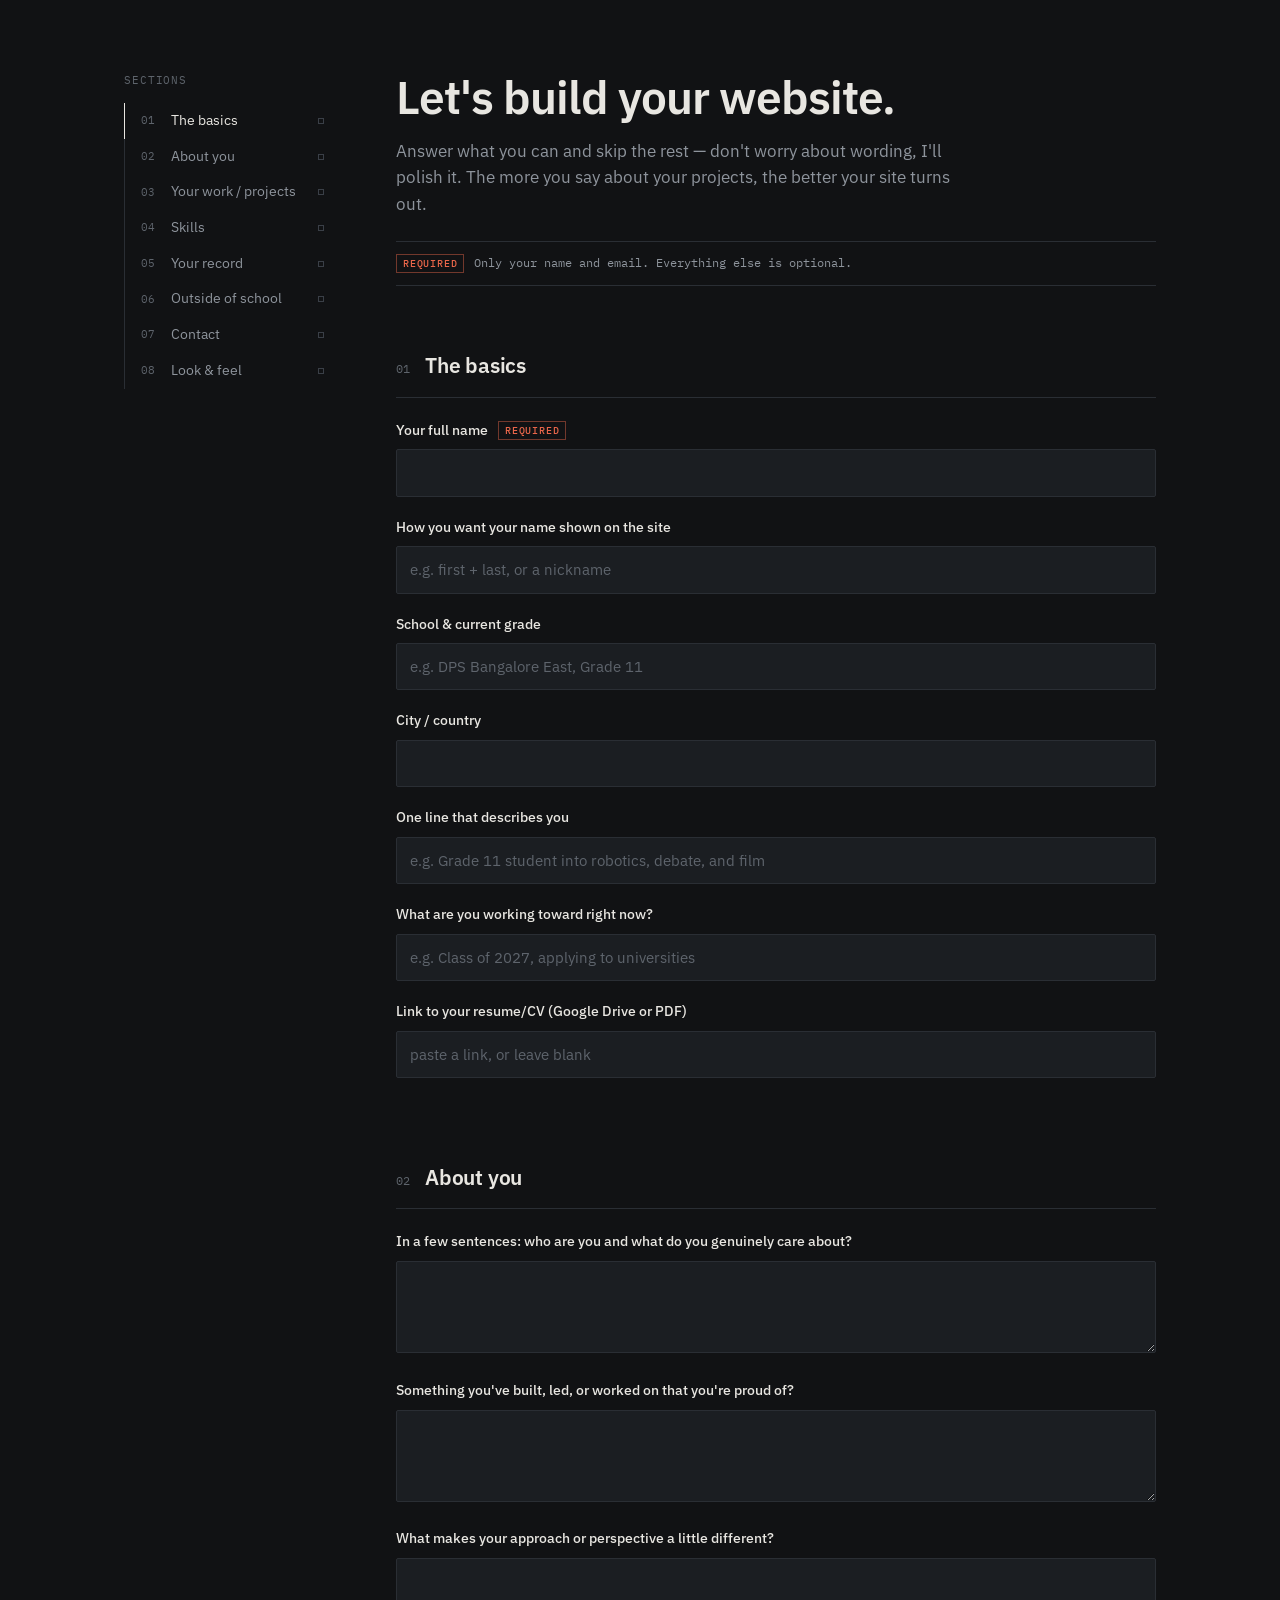
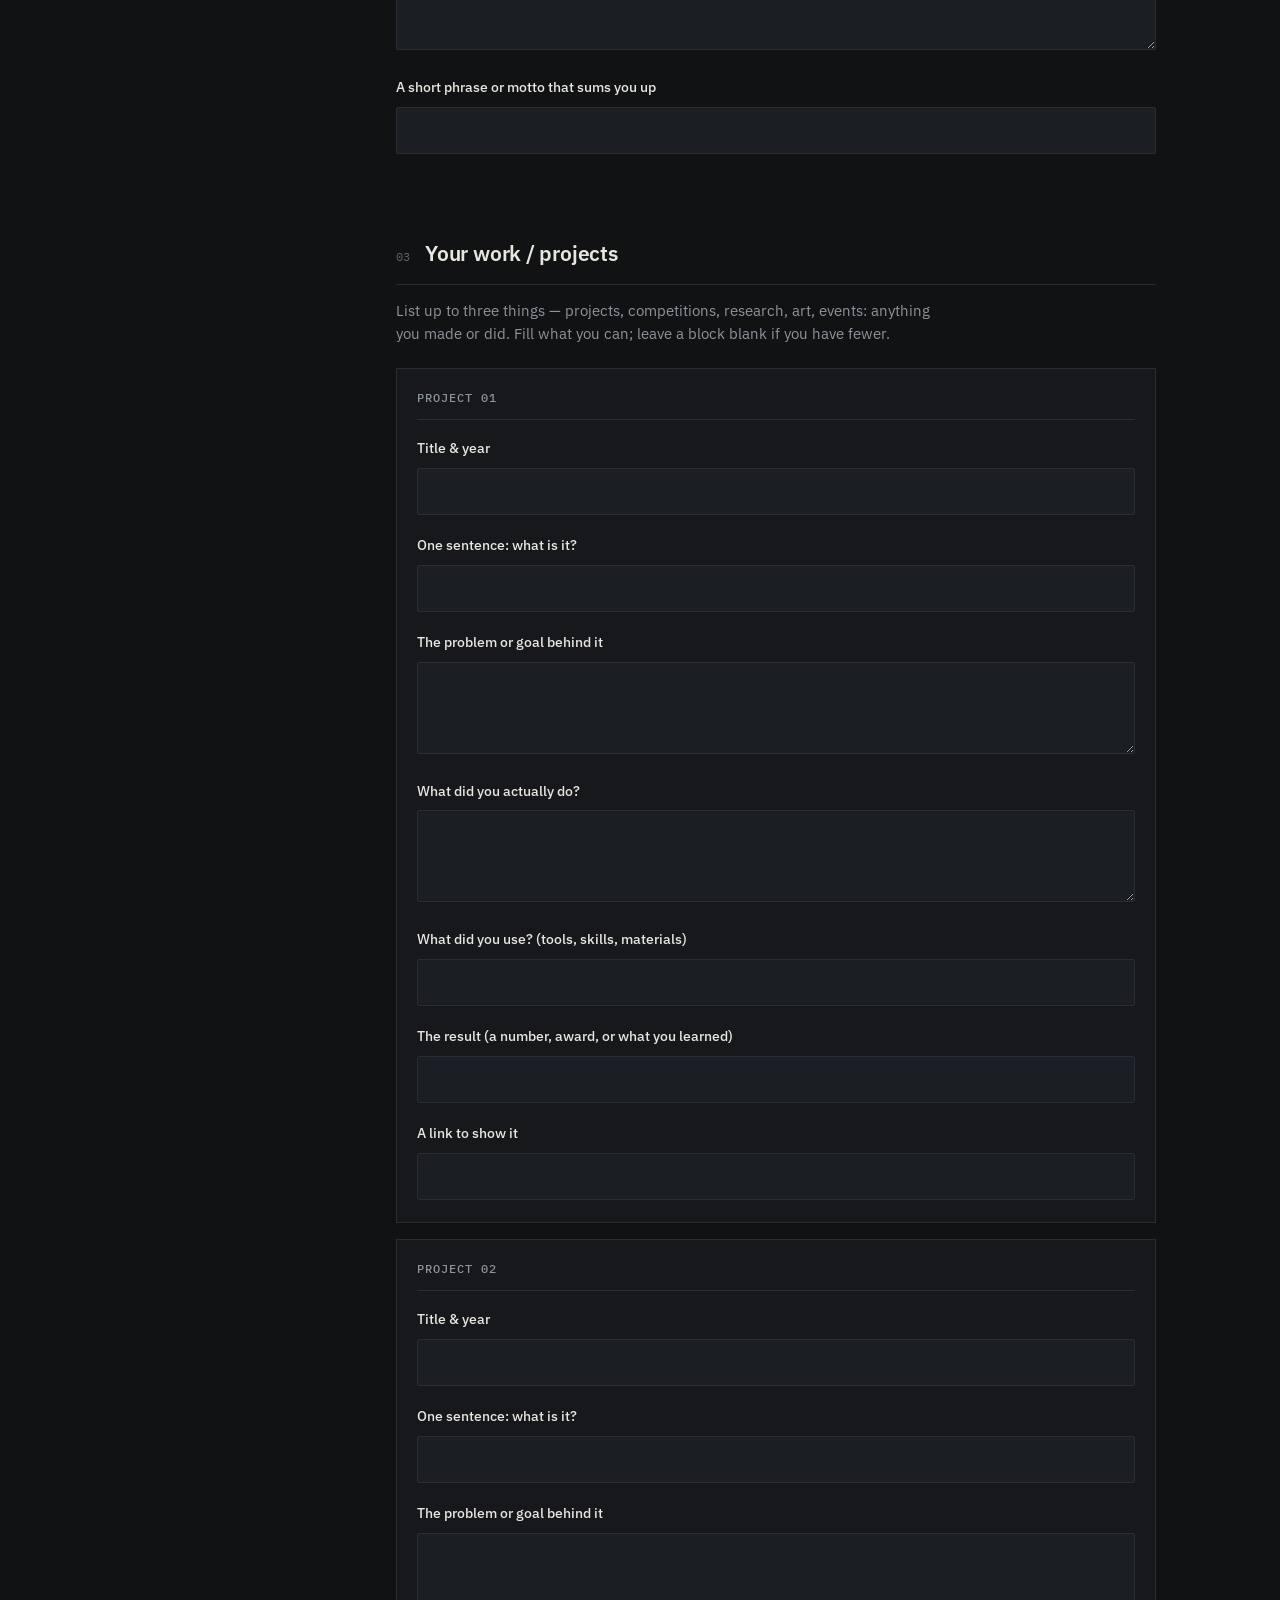
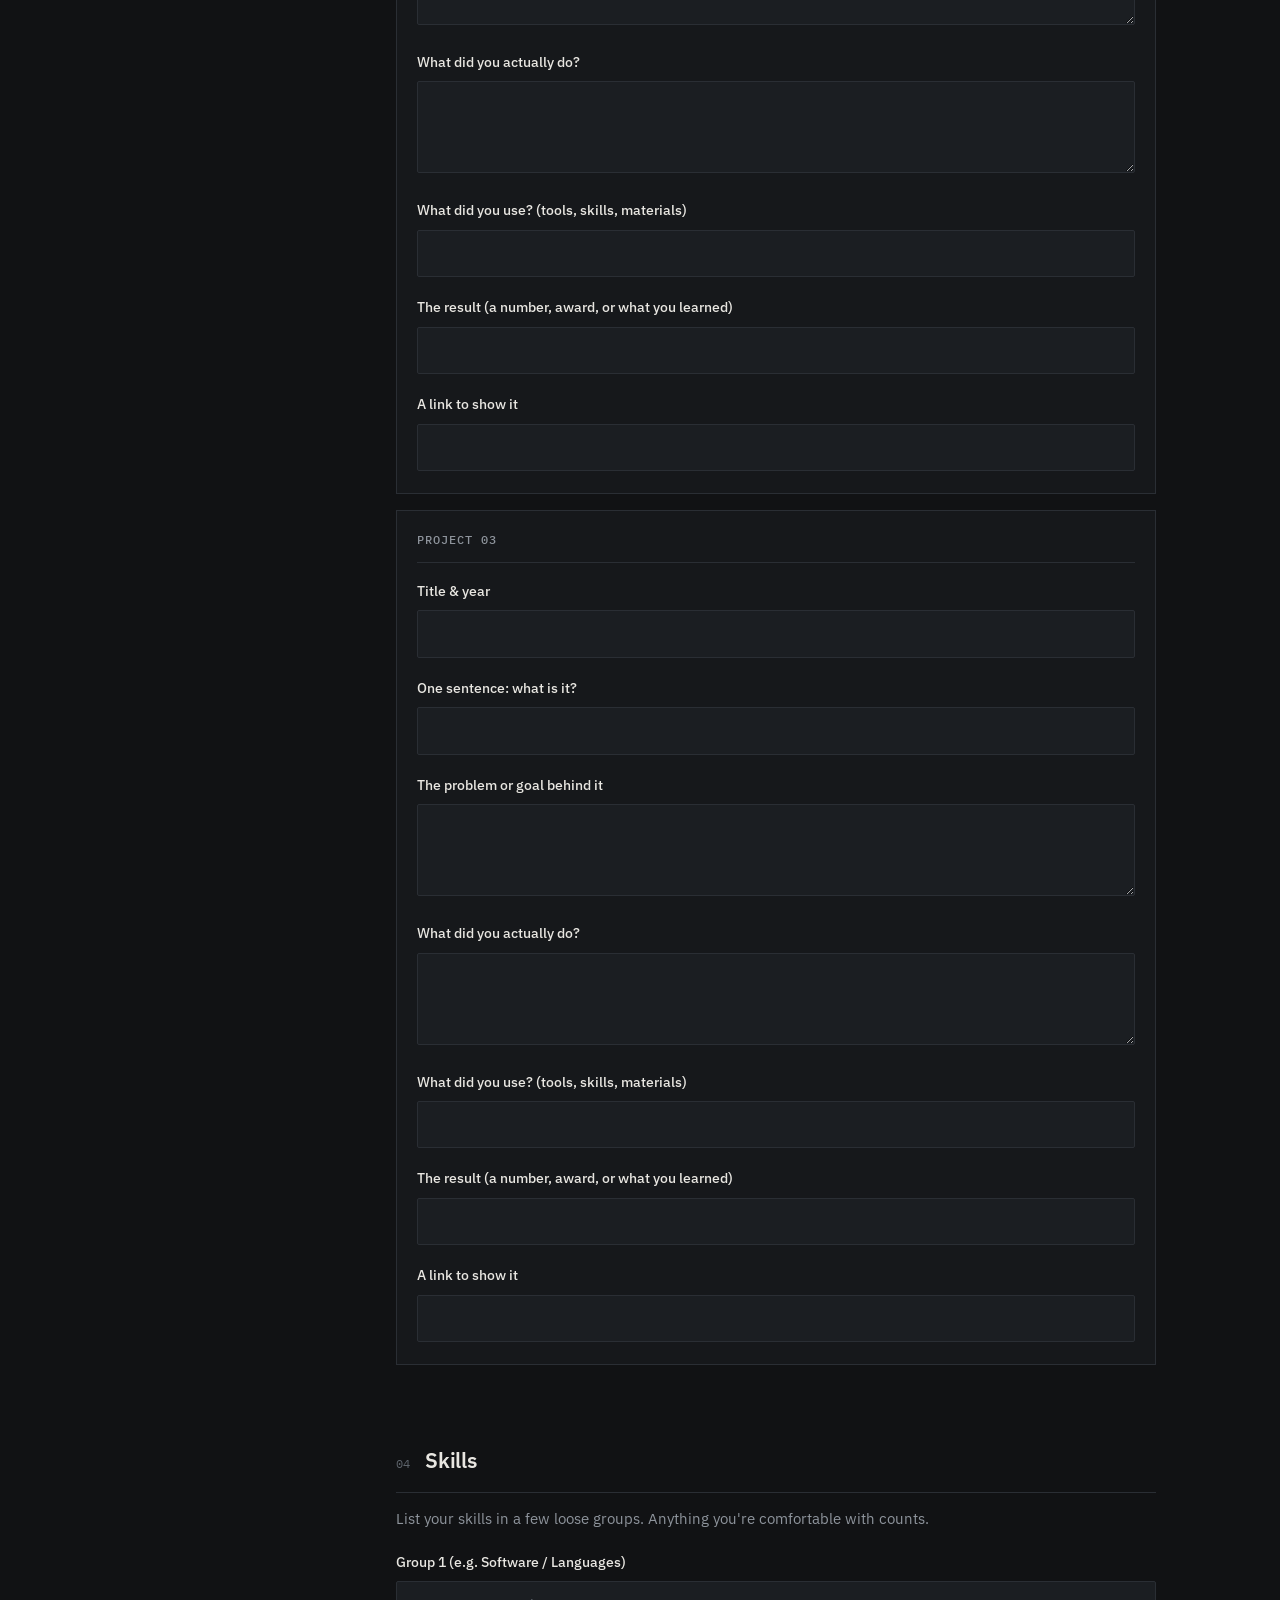
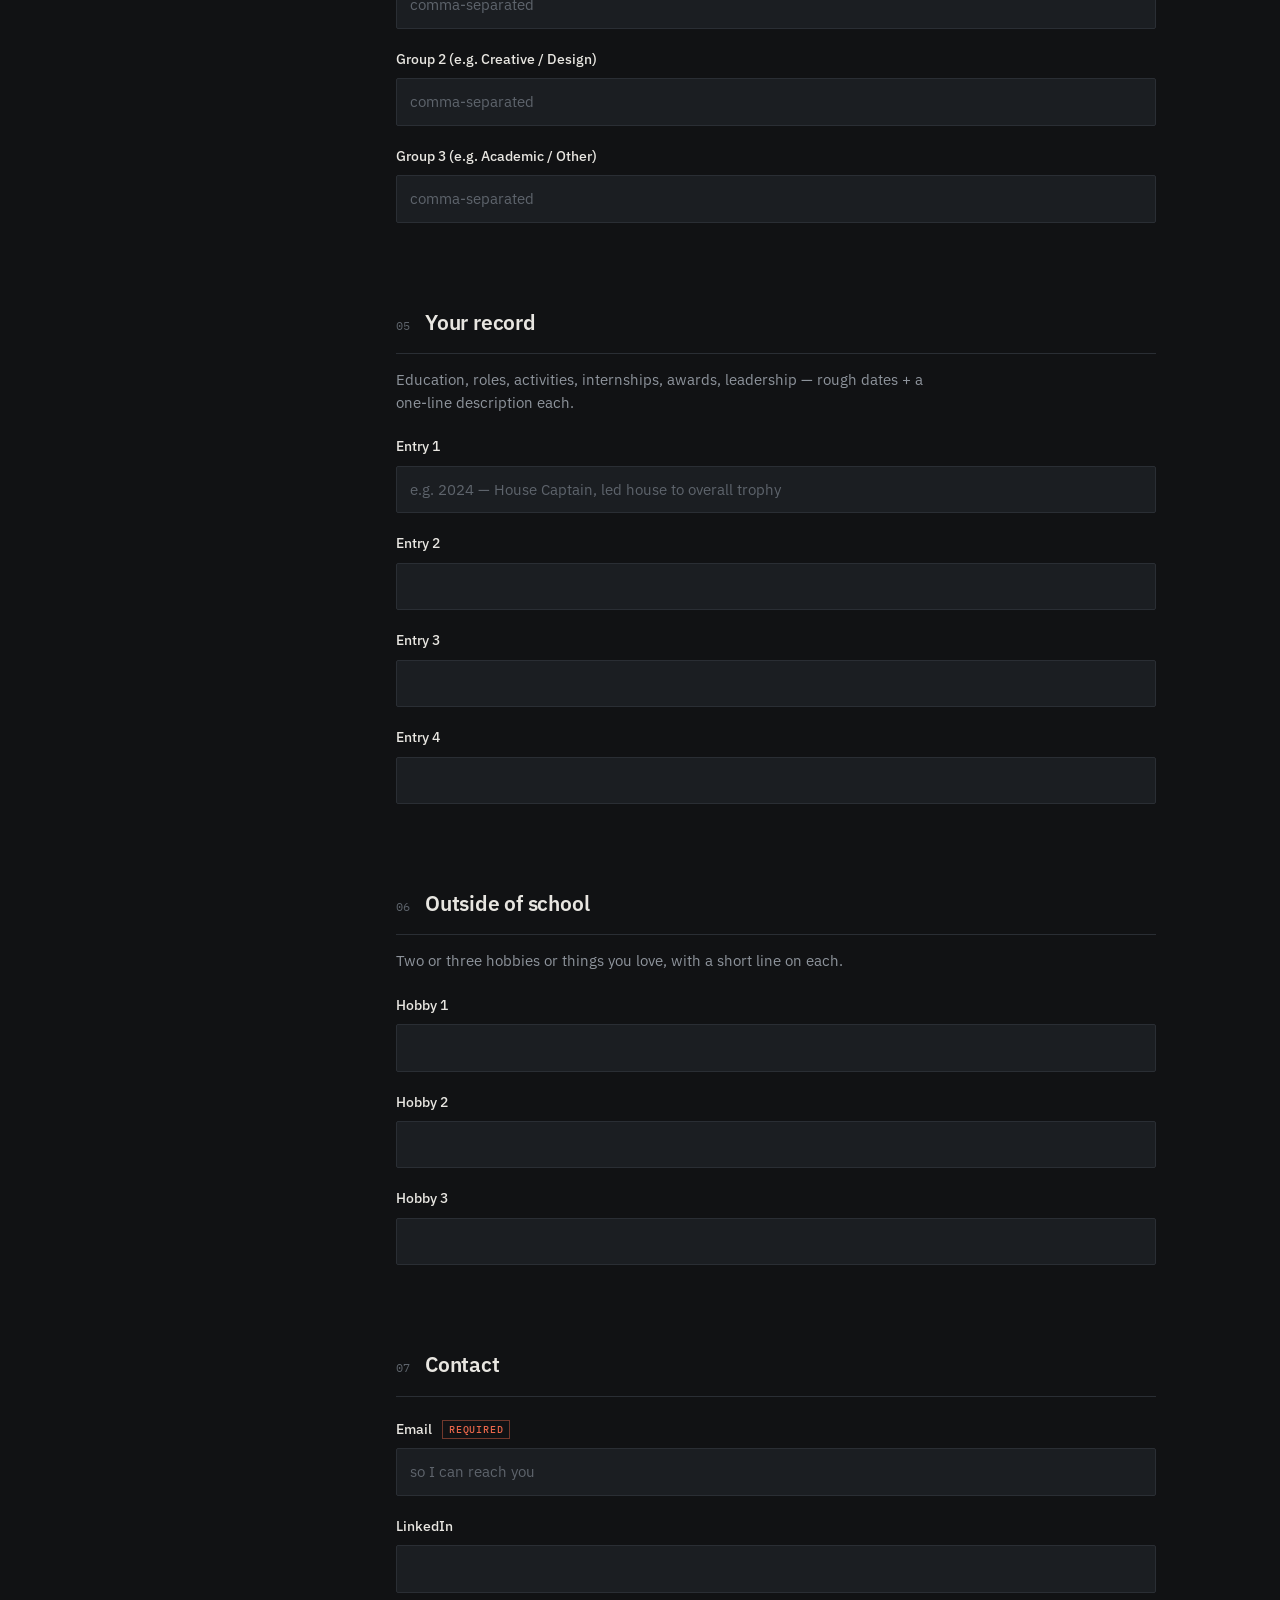
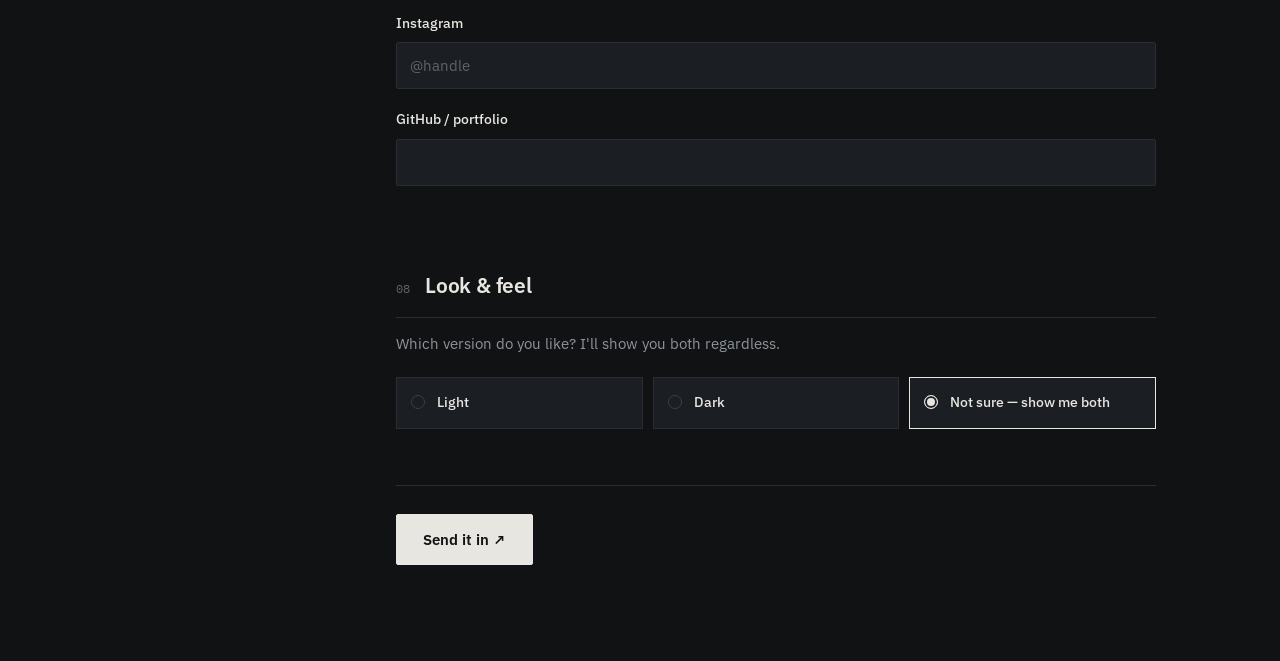
==== commit ba80eb1c: "Restyle intake form: flat dark theme, section index, drop issue label Field names and FormSubmit end" ====
--- a/apply.html
+++ b/apply.html
@@ -3,172 +3,232 @@
 <head>
   <meta charset="UTF-8">
   <meta name="viewport" content="width=device-width, initial-scale=1.0">
+  <meta name="theme-color" content="#111214">
   <title>Personal Website — Student Intake</title>
   <meta name="description" content="Tell me about yourself and I'll build your personal website.">
   <link rel="preconnect" href="https://fonts.googleapis.com">
   <link rel="preconnect" href="https://fonts.gstatic.com" crossorigin>
-  <link href="https://fonts.googleapis.com/css2?family=Archivo:wght@400;600;800&family=Fraunces:ital,opsz,wght@0,9..144,400..600;1,9..144,400&family=Spline+Sans+Mono:wght@400;600&display=swap" rel="stylesheet">
+  <link href="https://fonts.googleapis.com/css2?family=IBM+Plex+Mono:wght@400;500&family=IBM+Plex+Sans:wght@400;500;600&display=swap" rel="stylesheet">
   <style>
     :root{
-      --paper:#f7f4ee; --ink:#1a1a1a; --muted:#6a655d; --line:#d8d2c6;
-      --accent:#e8380d; --field:#fff; --ok:#1c7c3f;
-      --sans:'Archivo',system-ui,sans-serif; --serif:'Fraunces',Georgia,serif; --mono:'Spline Sans Mono',monospace;
+      --bg:#111214; --panel:#16181B; --field:#1B1E22; --line:#2A2E34; --line-2:#3A3F47;
+      --text:#E8E6E1; --muted:#8E949C; --faint:#5E646C; --req:#E8664A; --ok:#5DBB7E;
+      --sans:'IBM Plex Sans',system-ui,sans-serif; --mono:'IBM Plex Mono',ui-monospace,monospace;
+      color-scheme:dark;
     }
     *{box-sizing:border-box;margin:0;padding:0}
-    body{background:var(--paper);color:var(--ink);font-family:var(--sans);line-height:1.5;-webkit-font-smoothing:antialiased}
-    .wrap{max-width:720px;margin:0 auto;padding:40px 20px 80px}
-    .topbar{font-family:var(--mono);font-size:.72rem;letter-spacing:.08em;text-transform:uppercase;color:var(--muted);display:flex;justify-content:space-between;border-bottom:2px solid var(--ink);padding-bottom:10px;margin-bottom:28px}
-    h1{font-family:var(--serif);font-size:clamp(2rem,6vw,3rem);font-weight:600;line-height:1.05;letter-spacing:-.01em;margin-bottom:12px}
-    h1 em{font-style:italic;color:var(--accent)}
-    .lede{color:var(--muted);font-size:1.05rem;max-width:52ch;margin-bottom:6px}
-    .req-note{font-family:var(--mono);font-size:.72rem;color:var(--muted);margin-bottom:32px}
-    fieldset{border:none;border-top:2px solid var(--ink);padding-top:22px;margin-top:36px}
-    legend{font-family:var(--mono);font-size:.8rem;font-weight:600;letter-spacing:.06em;text-transform:uppercase;padding-right:12px}
-    .grp-note{color:var(--muted);font-size:.92rem;margin:6px 0 18px}
-    label{display:block;margin-bottom:18px}
-    .lab{display:block;font-weight:600;font-size:.95rem;margin-bottom:6px}
-    .lab .opt{font-weight:400;color:var(--muted);font-family:var(--mono);font-size:.72rem;text-transform:uppercase;letter-spacing:.05em;margin-left:6px}
-    input[type=text],input[type=email],input[type=url],textarea,select{
-      width:100%;font-family:var(--sans);font-size:1rem;color:var(--ink);background:var(--field);
-      border:1.5px solid var(--line);border-radius:6px;padding:11px 13px;transition:border-color .15s}
-    input:focus,textarea:focus,select:focus{outline:none;border-color:var(--accent)}
-    textarea{resize:vertical;min-height:66px}
-    .proj{border:1.5px solid var(--line);border-radius:10px;padding:18px 18px 2px;margin-bottom:20px;background:#fffdf9}
-    .proj h3{font-family:var(--mono);font-size:.82rem;letter-spacing:.05em;text-transform:uppercase;color:var(--accent);margin-bottom:14px}
-    .radio-row{display:flex;gap:22px;flex-wrap:wrap;font-size:1rem}
-    .radio-row label{display:flex;align-items:center;gap:8px;margin:0;font-weight:600}
-    .radio-row input{width:auto}
-    .submit{margin-top:40px}
-    button{font-family:var(--mono);font-weight:600;font-size:.9rem;letter-spacing:.05em;text-transform:uppercase;
-      background:var(--ink);color:var(--paper);border:none;border-radius:8px;padding:16px 34px;cursor:pointer;transition:background .15s}
-    button:hover{background:var(--accent)}
-    button:disabled{opacity:.6;cursor:not-allowed}
-    .status{margin-top:16px;font-family:var(--mono);font-size:.85rem;min-height:1.2em}
-    .status.err{color:var(--accent)}
+    html{scroll-behavior:smooth;scroll-padding-top:32px}
+    body{background:var(--bg);color:var(--text);font-family:var(--sans);font-size:16px;line-height:1.55;-webkit-font-smoothing:antialiased}
+    ::selection{background:var(--text);color:var(--bg)}
+    .wrap{max-width:1080px;margin:0 auto;padding:72px 24px 96px;display:grid;grid-template-columns:200px minmax(0,1fr);gap:72px}
+
+    /* section index */
+    .index{position:sticky;top:32px;align-self:start}
+    .index p{font-family:var(--mono);font-size:11px;letter-spacing:.08em;text-transform:uppercase;color:var(--faint);margin-bottom:14px}
+    .index ol{list-style:none;border-left:1px solid var(--line)}
+    .index a{display:flex;align-items:center;gap:12px;padding:7px 0 7px 16px;margin-left:-1px;border-left:1px solid transparent;
+      color:var(--muted);text-decoration:none;font-size:14px;transition:color .15s,border-color .15s}
+    .index a:hover{color:var(--text)}
+    .index a.on{color:var(--text);border-left-color:var(--text)}
+    .index .n{font-family:var(--mono);font-size:11px;color:var(--faint);width:18px}
+    .index i{margin-left:auto;width:6px;height:6px;border:1px solid var(--line-2)}
+    .index a.done i{background:var(--ok);border-color:var(--ok)}
+
+    /* header */
+    h1{font-size:clamp(2rem,4.6vw,2.9rem);font-weight:600;line-height:1.08;letter-spacing:-.022em;max-width:18ch}
+    .lede{color:var(--muted);font-size:1.06rem;max-width:56ch;margin-top:16px}
+    .req-note{margin-top:24px;padding:12px 0;border-top:1px solid var(--line);border-bottom:1px solid var(--line);
+      font-family:var(--mono);font-size:12px;color:var(--muted);display:flex;gap:10px;align-items:center}
+    .req-note .req{margin:0}
+    .banner{margin-top:20px;border:1px solid var(--line-2);border-left:2px solid var(--req);padding:12px 14px;font-size:14px;color:var(--muted)}
+
+    /* sections */
+    fieldset{border:none;margin-top:64px}
+    legend{display:flex;align-items:baseline;gap:14px;width:100%;font-size:1.3rem;font-weight:600;letter-spacing:-.01em;
+      padding-bottom:14px;margin-bottom:22px;border-bottom:1px solid var(--line)}
+    legend .n{font-family:var(--mono);font-size:12px;font-weight:400;color:var(--faint);letter-spacing:.04em}
+    .grp-note{color:var(--muted);font-size:15px;margin:-8px 0 22px;max-width:60ch}
+    label{display:block;margin-bottom:20px}
+    .lab{display:flex;align-items:center;gap:10px;font-size:14px;font-weight:500;color:var(--text);margin-bottom:8px}
+    .req{font-family:var(--mono);font-size:10px;font-weight:500;letter-spacing:.08em;text-transform:uppercase;color:var(--req);
+      border:1px solid color-mix(in srgb,var(--req) 45%,transparent);padding:1px 6px}
+    input[type=text],input[type=email],input[type=url],textarea{
+      width:100%;font:inherit;font-size:15px;color:var(--text);background:var(--field);
+      border:1px solid var(--line);border-radius:2px;padding:11px 13px;transition:border-color .15s,background-color .15s}
+    input::placeholder,textarea::placeholder{color:var(--faint)}
+    input:hover,textarea:hover{border-color:var(--line-2)}
+    input:focus,textarea:focus{outline:none;border-color:var(--text);background:#1F2226}
+    textarea{resize:vertical;min-height:92px}
+
+    .proj{border:1px solid var(--line);background:var(--panel);padding:20px 20px 2px;margin-bottom:16px}
+    .proj h3{font-family:var(--mono);font-size:12px;font-weight:500;letter-spacing:.08em;text-transform:uppercase;color:var(--muted);
+      margin:0 0 18px;padding-bottom:12px;border-bottom:1px solid var(--line)}
+
+    .radio-row{display:grid;grid-template-columns:repeat(3,minmax(0,1fr));gap:10px}
+    .tile{margin:0;position:relative;cursor:pointer}
+    .tile input{position:absolute;opacity:0;pointer-events:none}
+    .tile span{display:block;height:100%;border:1px solid var(--line);background:var(--field);padding:14px 14px 14px 40px;font-size:14px;font-weight:500;
+      position:relative;transition:border-color .15s}
+    .tile span::before{content:"";position:absolute;left:14px;top:17px;width:12px;height:12px;border:1px solid var(--line-2);border-radius:50%}
+    .tile:hover span{border-color:var(--line-2)}
+    .tile input:checked + span{border-color:var(--text)}
+    .tile input:checked + span::before{border-color:var(--text);background:var(--text);box-shadow:inset 0 0 0 2px var(--field)}
+    .tile input:focus-visible + span{outline:1px solid var(--text);outline-offset:2px}
+
+    .submit{margin-top:56px;padding-top:28px;border-top:1px solid var(--line);display:flex;align-items:center;gap:20px;flex-wrap:wrap}
+    button{font:inherit;font-size:15px;font-weight:600;background:var(--text);color:var(--bg);border:1px solid var(--text);border-radius:2px;
+      padding:13px 26px;cursor:pointer;transition:background-color .15s,color .15s}
+    button:hover{background:transparent;color:var(--text)}
+    button:focus-visible{outline:1px solid var(--text);outline-offset:3px}
+    button:disabled{opacity:.5;cursor:not-allowed}
+    .status{font-family:var(--mono);font-size:13px;color:var(--muted);min-height:1.2em}
+    .status.err{color:var(--req)}
     .status.ok{color:var(--ok)}
-    .done{display:none;text-align:center;padding:60px 20px}
-    .done h2{font-family:var(--serif);font-size:2rem;font-weight:600;margin-bottom:10px}
-    .done p{color:var(--muted)}
-    .banner{background:#fff4e5;border:1.5px solid #e8b34d;border-radius:8px;padding:12px 14px;font-size:.88rem;margin-bottom:26px;font-family:var(--mono);color:#8a5a00}
-    .footer{font-family:var(--mono);font-size:.7rem;color:var(--muted);text-align:center;margin-top:50px;border-top:1px solid var(--line);padding-top:18px;letter-spacing:.05em}
+
+    .done{display:none;padding:40px 0}
+    .done h2{font-size:2rem;font-weight:600;letter-spacing:-.02em;margin-bottom:10px}
+    .done p{color:var(--muted);max-width:48ch}
+
+    @media (max-width:860px){
+      .wrap{grid-template-columns:1fr;gap:0;padding:48px 16px 80px}
+      .index{display:none}
+    }
+    @media (max-width:560px){
+      .radio-row{grid-template-columns:1fr}
+      fieldset{margin-top:52px}
+    }
+    @media (prefers-reduced-motion:reduce){html{scroll-behavior:auto}*{transition:none!important}}
   </style>
 </head>
 <body>
   <div class="wrap">
-    <div class="topbar"><span>INTAKE — ISSUE 01</span><span>PERSONAL WEBSITE</span></div>
-
+    <nav class="index" aria-label="Form sections">
+      <p>Sections</p>
+      <ol>
+        <li><a href="#s1"><span class="n">01</span>The basics<i aria-hidden="true"></i></a></li>
+        <li><a href="#s2"><span class="n">02</span>About you<i aria-hidden="true"></i></a></li>
+        <li><a href="#s3"><span class="n">03</span>Your work / projects<i aria-hidden="true"></i></a></li>
+        <li><a href="#s4"><span class="n">04</span>Skills<i aria-hidden="true"></i></a></li>
+        <li><a href="#s5"><span class="n">05</span>Your record<i aria-hidden="true"></i></a></li>
+        <li><a href="#s6"><span class="n">06</span>Outside of school<i aria-hidden="true"></i></a></li>
+        <li><a href="#s7"><span class="n">07</span>Contact<i aria-hidden="true"></i></a></li>
+        <li><a href="#s8"><span class="n">08</span>Look &amp; feel<i aria-hidden="true"></i></a></li>
+      </ol>
+    </nav>
+
+    <main>
     <form id="intakeForm" novalidate>
-      <h1>Let's build <em>your</em> website.</h1>
+      <h1>Let's build your website.</h1>
       <p class="lede">Answer what you can and skip the rest — don't worry about wording, I'll polish it. The more you say about your projects, the better your site turns out.</p>
-      <p class="req-note">* = the only required field is your name & email so I can reach you.</p>
-
-      <div id="setupBanner" class="banner" hidden>Preview mode — this form isn't connected yet, so submissions won't be saved. (The owner is finishing setup.)</div>
+      <p class="req-note"><span class="req">Required</span> Only your name and email. Everything else is optional.</p>
+
+      <div id="setupBanner" class="banner" hidden>This form isn't connected yet, so submissions won't be saved. (The owner is finishing setup.)</div>
 
       <!-- 1. BASICS -->
-      <fieldset>
-        <legend>1 · The basics</legend>
-        <label><span class="lab">Your full name *</span><input type="text" name="name" required></label>
-        <label><span class="lab">How you want your name shown on the site<span class="opt">optional</span></span><input type="text" name="display_name" placeholder="e.g. first + last, or a nickname"></label>
-        <label><span class="lab">School &amp; current grade<span class="opt">optional</span></span><input type="text" name="school" placeholder="e.g. DPS Bangalore East, Grade 11"></label>
-        <label><span class="lab">City / country<span class="opt">optional</span></span><input type="text" name="city"></label>
-        <label><span class="lab">One line that describes you<span class="opt">optional</span></span><input type="text" name="oneliner" placeholder="e.g. Grade 11 student into robotics, debate, and film"></label>
-        <label><span class="lab">What are you working toward right now?<span class="opt">optional</span></span><input type="text" name="working_toward" placeholder="e.g. Class of 2027, applying to universities"></label>
-        <label><span class="lab">Link to your resume/CV (Google Drive or PDF)<span class="opt">optional</span></span><input type="url" name="resume_link" placeholder="paste a link, or leave blank"></label>
+      <fieldset class="sec" id="s1">
+        <legend><span class="n">01</span>The basics</legend>
+        <label><span class="lab">Your full name <span class="req">Required</span></span><input type="text" name="name" required></label>
+        <label><span class="lab">How you want your name shown on the site</span><input type="text" name="display_name" placeholder="e.g. first + last, or a nickname"></label>
+        <label><span class="lab">School &amp; current grade</span><input type="text" name="school" placeholder="e.g. DPS Bangalore East, Grade 11"></label>
+        <label><span class="lab">City / country</span><input type="text" name="city"></label>
+        <label><span class="lab">One line that describes you</span><input type="text" name="oneliner" placeholder="e.g. Grade 11 student into robotics, debate, and film"></label>
+        <label><span class="lab">What are you working toward right now?</span><input type="text" name="working_toward" placeholder="e.g. Class of 2027, applying to universities"></label>
+        <label><span class="lab">Link to your resume/CV (Google Drive or PDF)</span><input type="url" name="resume_link" placeholder="paste a link, or leave blank"></label>
       </fieldset>
 
       <!-- 2. ABOUT -->
-      <fieldset>
-        <legend>2 · About you</legend>
-        <label><span class="lab">In a few sentences: who are you and what do you genuinely care about?<span class="opt">optional</span></span><textarea name="about_who"></textarea></label>
-        <label><span class="lab">Something you've built, led, or worked on that you're proud of?<span class="opt">optional</span></span><textarea name="about_proud"></textarea></label>
-        <label><span class="lab">What makes your approach or perspective a little different?<span class="opt">optional</span></span><textarea name="about_different"></textarea></label>
-        <label><span class="lab">A short phrase or motto that sums you up<span class="opt">optional</span></span><input type="text" name="motto"></label>
+      <fieldset class="sec" id="s2">
+        <legend><span class="n">02</span>About you</legend>
+        <label><span class="lab">In a few sentences: who are you and what do you genuinely care about?</span><textarea name="about_who"></textarea></label>
+        <label><span class="lab">Something you've built, led, or worked on that you're proud of?</span><textarea name="about_proud"></textarea></label>
+        <label><span class="lab">What makes your approach or perspective a little different?</span><textarea name="about_different"></textarea></label>
+        <label><span class="lab">A short phrase or motto that sums you up</span><input type="text" name="motto"></label>
       </fieldset>
 
       <!-- 3. PROJECTS -->
-      <fieldset>
-        <legend>3 · Your work / projects</legend>
+      <fieldset class="sec" id="s3">
+        <legend><span class="n">03</span>Your work / projects</legend>
         <p class="grp-note">List up to three things — projects, competitions, research, art, events: anything you made or did. Fill what you can; leave a block blank if you have fewer.</p>
 
         <div class="proj">
-          <h3>Project 1</h3>
-          <label><span class="lab">Title &amp; year<span class="opt">optional</span></span><input type="text" name="p1_title"></label>
-          <label><span class="lab">One sentence: what is it?<span class="opt">optional</span></span><input type="text" name="p1_oneliner"></label>
-          <label><span class="lab">The problem or goal behind it<span class="opt">optional</span></span><textarea name="p1_problem"></textarea></label>
-          <label><span class="lab">What did you actually do?<span class="opt">optional</span></span><textarea name="p1_did"></textarea></label>
-          <label><span class="lab">What did you use? (tools, skills, materials)<span class="opt">optional</span></span><input type="text" name="p1_tools"></label>
-          <label><span class="lab">The result (a number, award, or what you learned)<span class="opt">optional</span></span><input type="text" name="p1_result"></label>
-          <label><span class="lab">A link to show it<span class="opt">optional</span></span><input type="url" name="p1_link"></label>
+          <h3>Project 01</h3>
+          <label><span class="lab">Title &amp; year</span><input type="text" name="p1_title"></label>
+          <label><span class="lab">One sentence: what is it?</span><input type="text" name="p1_oneliner"></label>
+          <label><span class="lab">The problem or goal behind it</span><textarea name="p1_problem"></textarea></label>
+          <label><span class="lab">What did you actually do?</span><textarea name="p1_did"></textarea></label>
+          <label><span class="lab">What did you use? (tools, skills, materials)</span><input type="text" name="p1_tools"></label>
+          <label><span class="lab">The result (a number, award, or what you learned)</span><input type="text" name="p1_result"></label>
+          <label><span class="lab">A link to show it</span><input type="url" name="p1_link"></label>
         </div>
 
         <div class="proj">
-          <h3>Project 2</h3>
-          <label><span class="lab">Title &amp; year<span class="opt">optional</span></span><input type="text" name="p2_title"></label>
-          <label><span class="lab">One sentence: what is it?<span class="opt">optional</span></span><input type="text" name="p2_oneliner"></label>
-          <label><span class="lab">The problem or goal behind it<span class="opt">optional</span></span><textarea name="p2_problem"></textarea></label>
-          <label><span class="lab">What did you actually do?<span class="opt">optional</span></span><textarea name="p2_did"></textarea></label>
-          <label><span class="lab">What did you use? (tools, skills, materials)<span class="opt">optional</span></span><input type="text" name="p2_tools"></label>
-          <label><span class="lab">The result (a number, award, or what you learned)<span class="opt">optional</span></span><input type="text" name="p2_result"></label>
-          <label><span class="lab">A link to show it<span class="opt">optional</span></span><input type="url" name="p2_link"></label>
+          <h3>Project 02</h3>
+          <label><span class="lab">Title &amp; year</span><input type="text" name="p2_title"></label>
+          <label><span class="lab">One sentence: what is it?</span><input type="text" name="p2_oneliner"></label>
+          <label><span class="lab">The problem or goal behind it</span><textarea name="p2_problem"></textarea></label>
+          <label><span class="lab">What did you actually do?</span><textarea name="p2_did"></textarea></label>
+          <label><span class="lab">What did you use? (tools, skills, materials)</span><input type="text" name="p2_tools"></label>
+          <label><span class="lab">The result (a number, award, or what you learned)</span><input type="text" name="p2_result"></label>
+          <label><span class="lab">A link to show it</span><input type="url" name="p2_link"></label>
         </div>
 
         <div class="proj">
-          <h3>Project 3</h3>
-          <label><span class="lab">Title &amp; year<span class="opt">optional</span></span><input type="text" name="p3_title"></label>
-          <label><span class="lab">One sentence: what is it?<span class="opt">optional</span></span><input type="text" name="p3_oneliner"></label>
-          <label><span class="lab">The problem or goal behind it<span class="opt">optional</span></span><textarea name="p3_problem"></textarea></label>
-          <label><span class="lab">What did you actually do?<span class="opt">optional</span></span><textarea name="p3_did"></textarea></label>
-          <label><span class="lab">What did you use? (tools, skills, materials)<span class="opt">optional</span></span><input type="text" name="p3_tools"></label>
-          <label><span class="lab">The result (a number, award, or what you learned)<span class="opt">optional</span></span><input type="text" name="p3_result"></label>
-          <label><span class="lab">A link to show it<span class="opt">optional</span></span><input type="url" name="p3_link"></label>
+          <h3>Project 03</h3>
+          <label><span class="lab">Title &amp; year</span><input type="text" name="p3_title"></label>
+          <label><span class="lab">One sentence: what is it?</span><input type="text" name="p3_oneliner"></label>
+          <label><span class="lab">The problem or goal behind it</span><textarea name="p3_problem"></textarea></label>
+          <label><span class="lab">What did you actually do?</span><textarea name="p3_did"></textarea></label>
+          <label><span class="lab">What did you use? (tools, skills, materials)</span><input type="text" name="p3_tools"></label>
+          <label><span class="lab">The result (a number, award, or what you learned)</span><input type="text" name="p3_result"></label>
+          <label><span class="lab">A link to show it</span><input type="url" name="p3_link"></label>
         </div>
       </fieldset>
 
       <!-- 4. SKILLS -->
-      <fieldset>
-        <legend>4 · Skills</legend>
+      <fieldset class="sec" id="s4">
+        <legend><span class="n">04</span>Skills</legend>
         <p class="grp-note">List your skills in a few loose groups. Anything you're comfortable with counts.</p>
-        <label><span class="lab">Group 1 (e.g. Software / Languages)<span class="opt">optional</span></span><input type="text" name="skills_g1" placeholder="comma-separated"></label>
-        <label><span class="lab">Group 2 (e.g. Creative / Design)<span class="opt">optional</span></span><input type="text" name="skills_g2" placeholder="comma-separated"></label>
-        <label><span class="lab">Group 3 (e.g. Academic / Other)<span class="opt">optional</span></span><input type="text" name="skills_g3" placeholder="comma-separated"></label>
+        <label><span class="lab">Group 1 (e.g. Software / Languages)</span><input type="text" name="skills_g1" placeholder="comma-separated"></label>
+        <label><span class="lab">Group 2 (e.g. Creative / Design)</span><input type="text" name="skills_g2" placeholder="comma-separated"></label>
+        <label><span class="lab">Group 3 (e.g. Academic / Other)</span><input type="text" name="skills_g3" placeholder="comma-separated"></label>
       </fieldset>
 
       <!-- 5. RECORD -->
-      <fieldset>
-        <legend>5 · Your record</legend>
+      <fieldset class="sec" id="s5">
+        <legend><span class="n">05</span>Your record</legend>
         <p class="grp-note">Education, roles, activities, internships, awards, leadership — rough dates + a one-line description each.</p>
-        <label><span class="lab">Entry 1<span class="opt">optional</span></span><input type="text" name="rec1" placeholder="e.g. 2024 — House Captain, led house to overall trophy"></label>
-        <label><span class="lab">Entry 2<span class="opt">optional</span></span><input type="text" name="rec2"></label>
-        <label><span class="lab">Entry 3<span class="opt">optional</span></span><input type="text" name="rec3"></label>
-        <label><span class="lab">Entry 4<span class="opt">optional</span></span><input type="text" name="rec4"></label>
+        <label><span class="lab">Entry 1</span><input type="text" name="rec1" placeholder="e.g. 2024 — House Captain, led house to overall trophy"></label>
+        <label><span class="lab">Entry 2</span><input type="text" name="rec2"></label>
+        <label><span class="lab">Entry 3</span><input type="text" name="rec3"></label>
+        <label><span class="lab">Entry 4</span><input type="text" name="rec4"></label>
       </fieldset>
 
       <!-- 6. OFF HOURS -->
-      <fieldset>
-        <legend>6 · Outside of school</legend>
+      <fieldset class="sec" id="s6">
+        <legend><span class="n">06</span>Outside of school</legend>
         <p class="grp-note">Two or three hobbies or things you love, with a short line on each.</p>
-        <label><span class="lab">Hobby 1<span class="opt">optional</span></span><input type="text" name="hobby1"></label>
-        <label><span class="lab">Hobby 2<span class="opt">optional</span></span><input type="text" name="hobby2"></label>
-        <label><span class="lab">Hobby 3<span class="opt">optional</span></span><input type="text" name="hobby3"></label>
+        <label><span class="lab">Hobby 1</span><input type="text" name="hobby1"></label>
+        <label><span class="lab">Hobby 2</span><input type="text" name="hobby2"></label>
+        <label><span class="lab">Hobby 3</span><input type="text" name="hobby3"></label>
       </fieldset>
 
       <!-- 7. CONTACT -->
-      <fieldset>
-        <legend>7 · Contact</legend>
-        <label><span class="lab">Email *</span><input type="email" name="c_email" required placeholder="so I can reach you"></label>
-        <label><span class="lab">LinkedIn<span class="opt">optional</span></span><input type="url" name="c_linkedin"></label>
-        <label><span class="lab">Instagram<span class="opt">optional</span></span><input type="text" name="c_instagram" placeholder="@handle"></label>
-        <label><span class="lab">GitHub / portfolio<span class="opt">optional</span></span><input type="url" name="c_portfolio"></label>
+      <fieldset class="sec" id="s7">
+        <legend><span class="n">07</span>Contact</legend>
+        <label><span class="lab">Email <span class="req">Required</span></span><input type="email" name="c_email" required placeholder="so I can reach you"></label>
+        <label><span class="lab">LinkedIn</span><input type="url" name="c_linkedin"></label>
+        <label><span class="lab">Instagram</span><input type="text" name="c_instagram" placeholder="@handle"></label>
+        <label><span class="lab">GitHub / portfolio</span><input type="url" name="c_portfolio"></label>
       </fieldset>
 
       <!-- 8. STYLE -->
-      <fieldset>
-        <legend>8 · Look &amp; feel</legend>
+      <fieldset class="sec" id="s8">
+        <legend><span class="n">08</span>Look &amp; feel</legend>
         <p class="grp-note">Which version do you like? I'll show you both regardless.</p>
         <div class="radio-row">
-          <label><input type="radio" name="style_pref" value="light"> Light</label>
-          <label><input type="radio" name="style_pref" value="dark"> Dark</label>
-          <label><input type="radio" name="style_pref" value="both" checked> Not sure — show me both</label>
+          <label class="tile"><input type="radio" name="style_pref" value="light"><span>Light</span></label>
+          <label class="tile"><input type="radio" name="style_pref" value="dark"><span>Dark</span></label>
+          <label class="tile"><input type="radio" name="style_pref" value="both" checked><span>Not sure — show me both</span></label>
         </div>
       </fieldset>
 
@@ -179,10 +239,10 @@
     </form>
 
     <div class="done" id="done">
-      <h2>Got it — thank you!</h2>
+      <h2>Got it — thank you.</h2>
       <p>Your answers are in. I'll be in touch soon with a first look at your site.</p>
     </div>
-
+    </main>
   </div>
 
   <script>
@@ -199,6 +259,25 @@
     const banner = document.getElementById('setupBanner');
     const configured = ENDPOINT.indexOf('http') === 0;
     if (!configured) banner.hidden = false;
+
+    // mark sections in the index once any field in them is filled
+    const secs = [...document.querySelectorAll('.sec')];
+    const marks = [...document.querySelectorAll('.index a')];
+    function track() {
+      secs.forEach((sec, k) => {
+        const filled = [...sec.querySelectorAll('input[type=text],input[type=email],input[type=url],textarea')].some(el => el.value.trim());
+        marks[k].classList.toggle('done', filled);
+      });
+    }
+    form.addEventListener('input', track);
+    if ('IntersectionObserver' in window) {
+      const spy = new IntersectionObserver(entries => {
+        entries.forEach(e => {
+          if (e.isIntersecting) marks.forEach(a => a.classList.toggle('on', a.getAttribute('href') === '#' + e.target.id));
+        });
+      }, { rootMargin: '-35% 0px -60% 0px' });
+      secs.forEach(sec => spy.observe(sec));
+    }
 
     form.addEventListener('submit', async (e) => {
       e.preventDefault();
@@ -235,6 +314,7 @@
         const json = await res.json().catch(() => ({}));
         if (res.ok && (json.success === 'true' || json.success === true)) {
           form.style.display = 'none';
+          document.querySelector('.index').style.display = 'none';
           done.style.display = 'block';
           window.scrollTo({ top: 0, behavior: 'smooth' });
         } else {
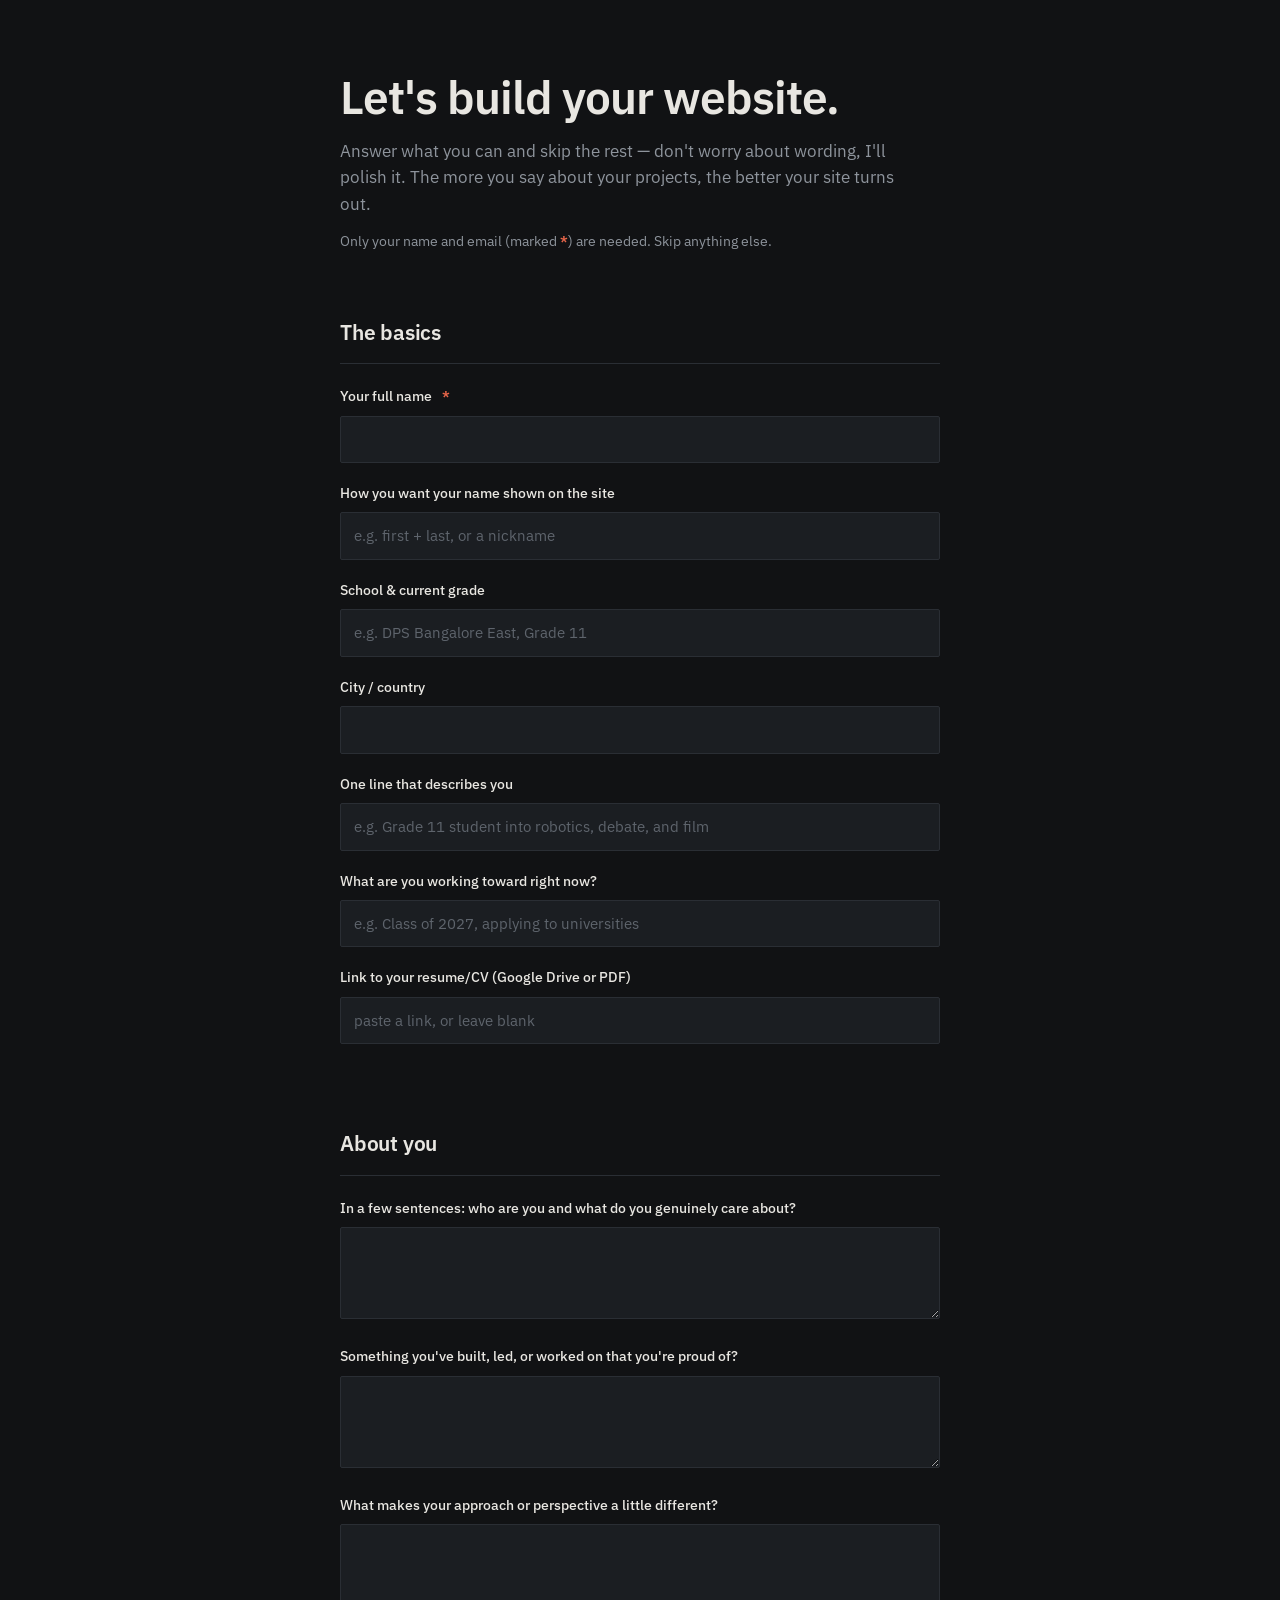
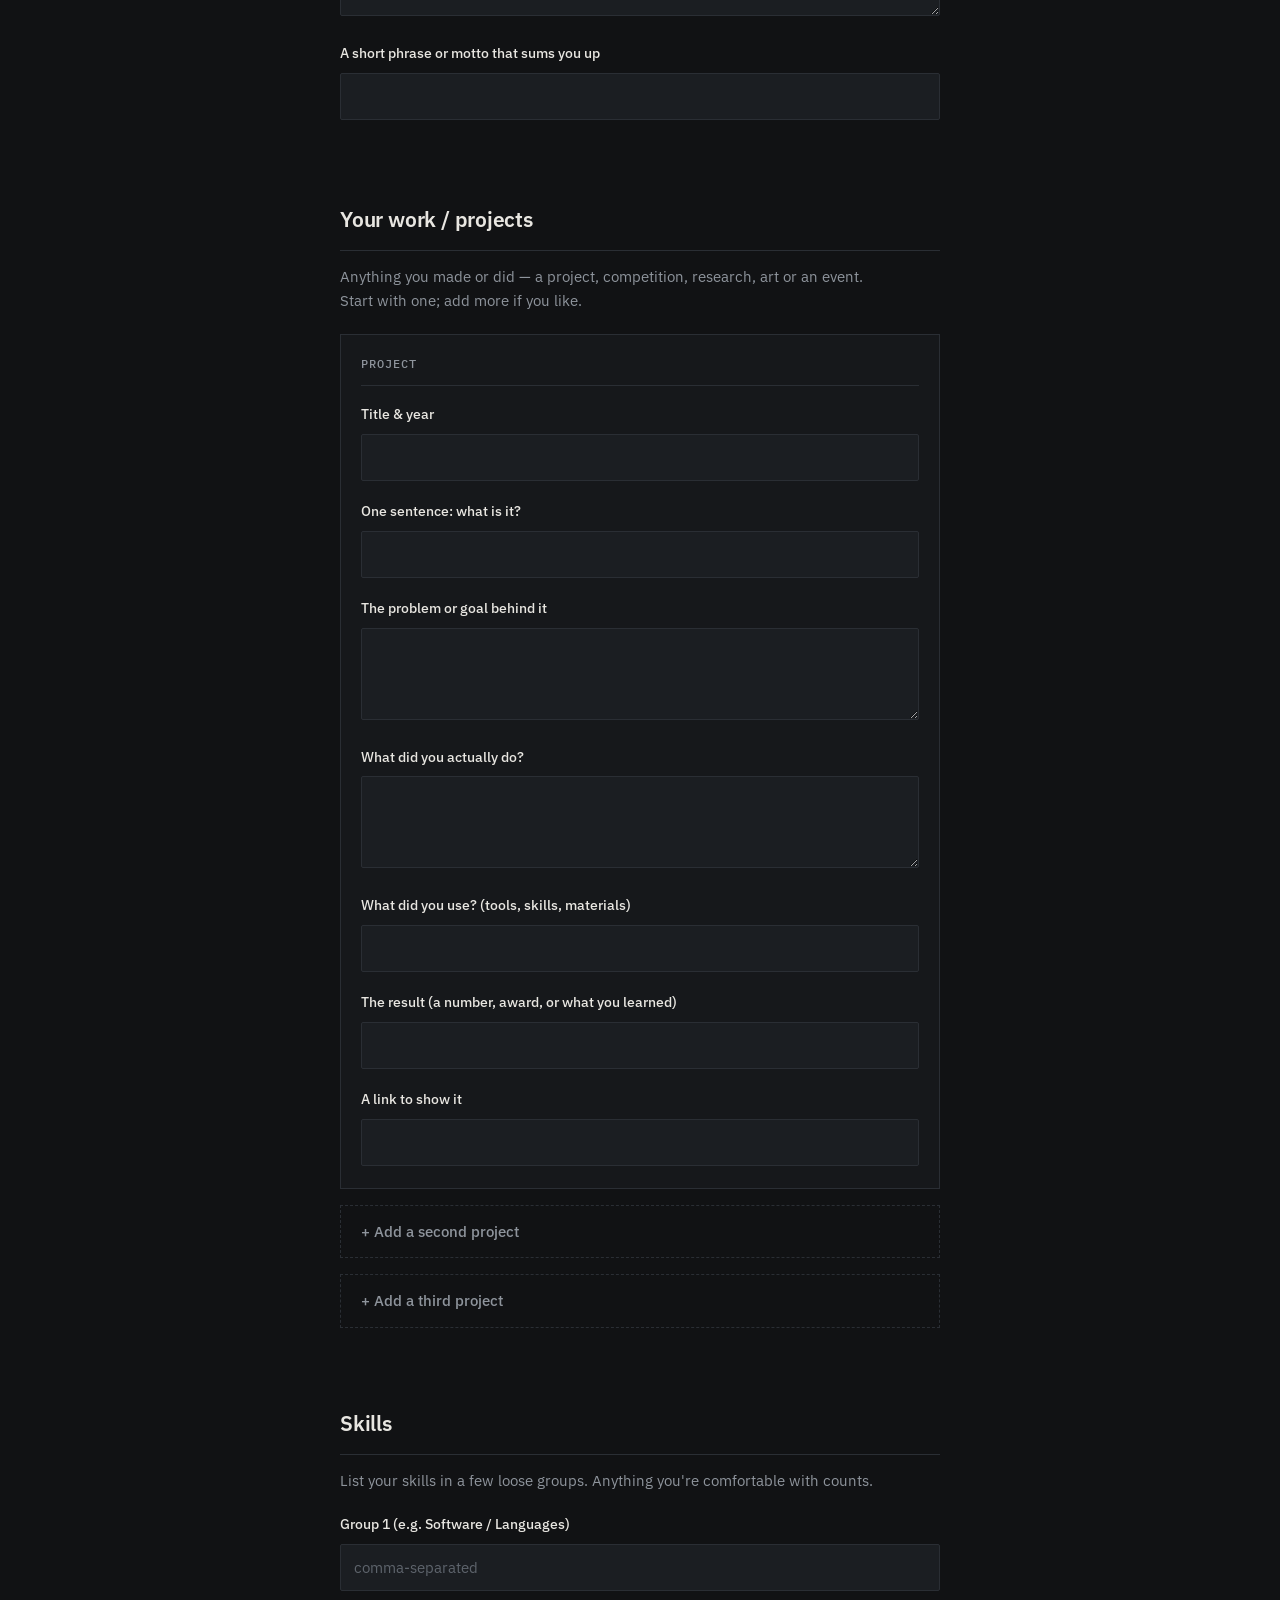
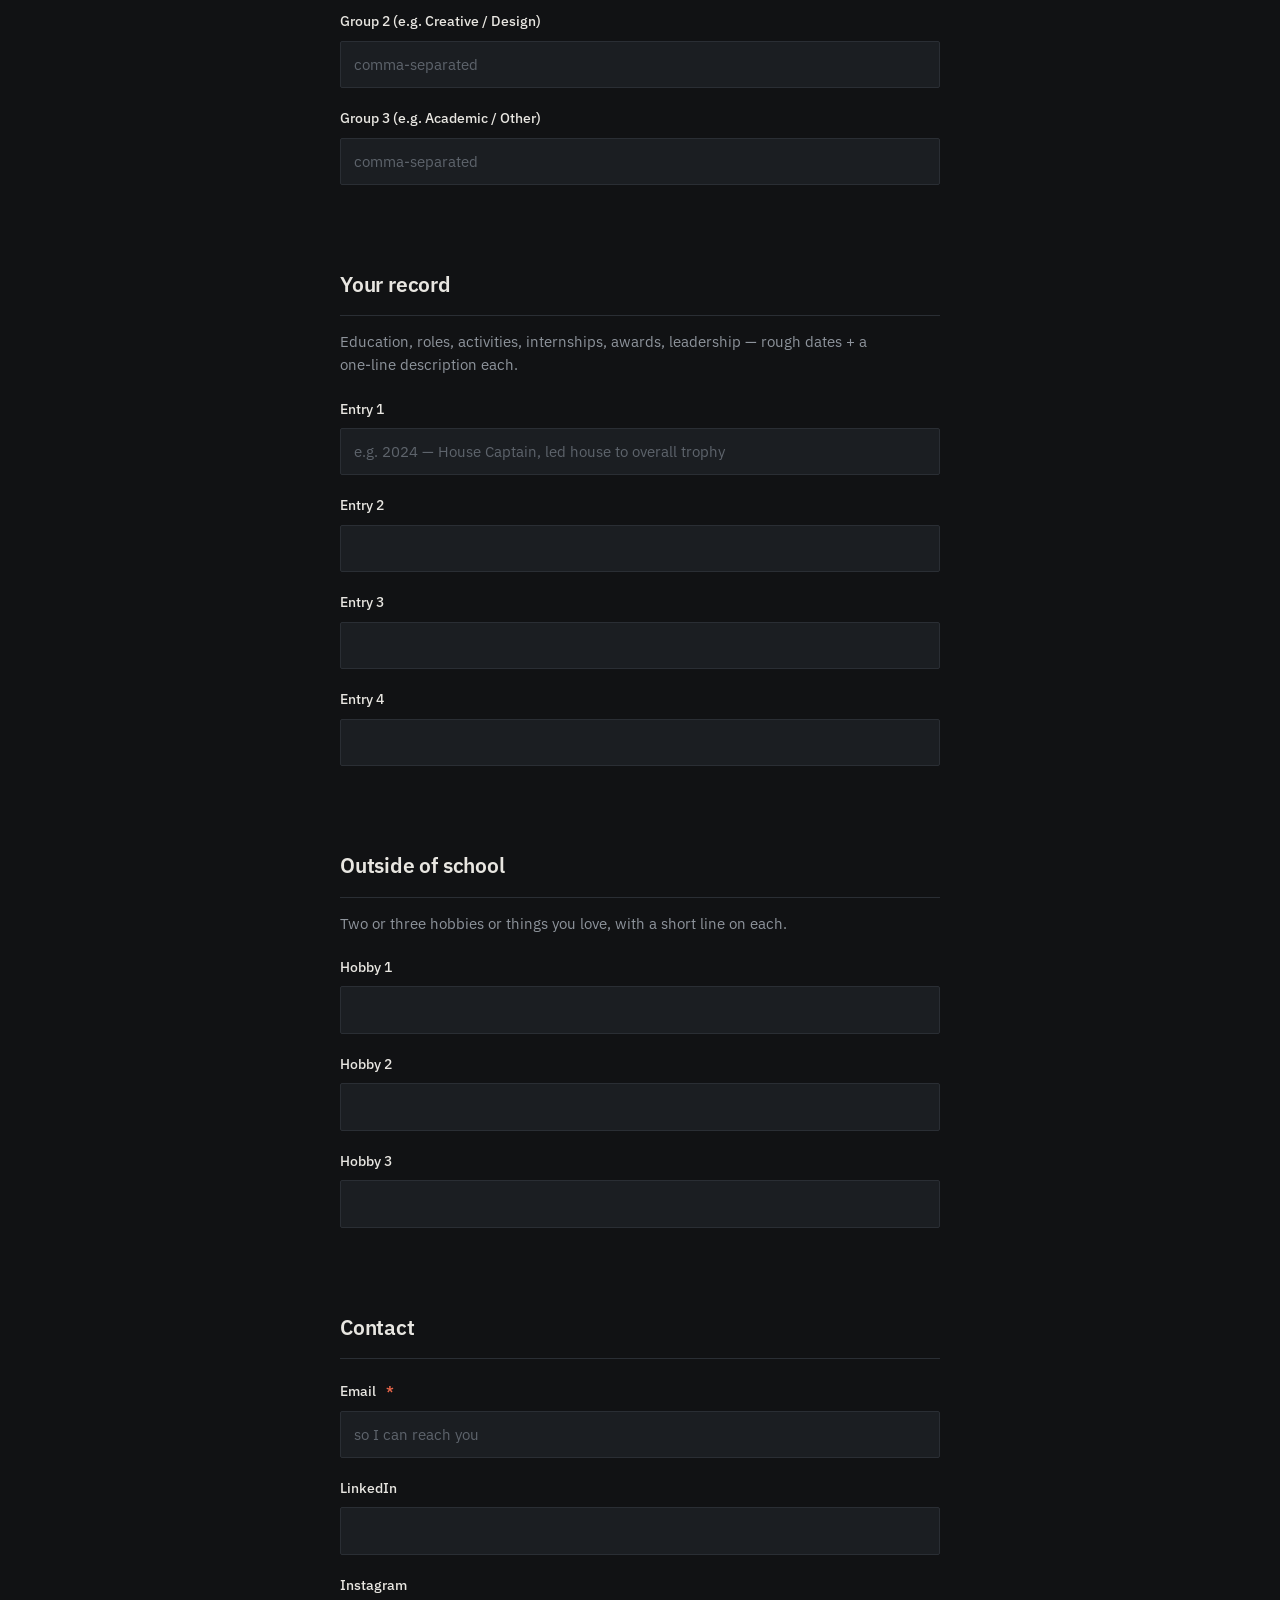
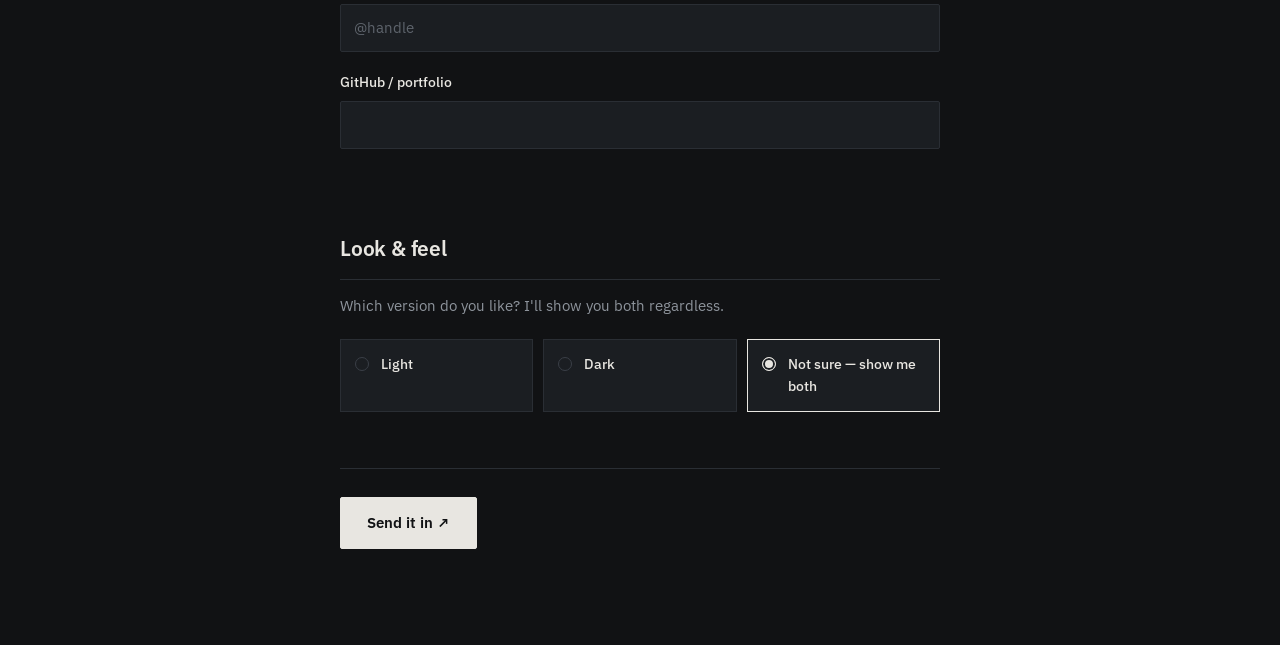
==== commit 79441a92: "Simplify intake form: single column, plain required marks, optional extra projects Field names and F" ====
--- a/apply.html
+++ b/apply.html
@@ -20,26 +20,12 @@
     html{scroll-behavior:smooth;scroll-padding-top:32px}
     body{background:var(--bg);color:var(--text);font-family:var(--sans);font-size:16px;line-height:1.55;-webkit-font-smoothing:antialiased}
     ::selection{background:var(--text);color:var(--bg)}
-    .wrap{max-width:1080px;margin:0 auto;padding:72px 24px 96px;display:grid;grid-template-columns:200px minmax(0,1fr);gap:72px}
-
-    /* section index */
-    .index{position:sticky;top:32px;align-self:start}
-    .index p{font-family:var(--mono);font-size:11px;letter-spacing:.08em;text-transform:uppercase;color:var(--faint);margin-bottom:14px}
-    .index ol{list-style:none;border-left:1px solid var(--line)}
-    .index a{display:flex;align-items:center;gap:12px;padding:7px 0 7px 16px;margin-left:-1px;border-left:1px solid transparent;
-      color:var(--muted);text-decoration:none;font-size:14px;transition:color .15s,border-color .15s}
-    .index a:hover{color:var(--text)}
-    .index a.on{color:var(--text);border-left-color:var(--text)}
-    .index .n{font-family:var(--mono);font-size:11px;color:var(--faint);width:18px}
-    .index i{margin-left:auto;width:6px;height:6px;border:1px solid var(--line-2)}
-    .index a.done i{background:var(--ok);border-color:var(--ok)}
+    .wrap{max-width:640px;margin:0 auto;padding:72px 20px 96px}
 
     /* header */
     h1{font-size:clamp(2rem,4.6vw,2.9rem);font-weight:600;line-height:1.08;letter-spacing:-.022em;max-width:18ch}
     .lede{color:var(--muted);font-size:1.06rem;max-width:56ch;margin-top:16px}
-    .req-note{margin-top:24px;padding:12px 0;border-top:1px solid var(--line);border-bottom:1px solid var(--line);
-      font-family:var(--mono);font-size:12px;color:var(--muted);display:flex;gap:10px;align-items:center}
-    .req-note .req{margin:0}
+    .req-note{margin-top:14px;font-size:14px;color:var(--muted)}
     .banner{margin-top:20px;border:1px solid var(--line-2);border-left:2px solid var(--req);padding:12px 14px;font-size:14px;color:var(--muted)}
 
     /* sections */
@@ -50,8 +36,7 @@
     .grp-note{color:var(--muted);font-size:15px;margin:-8px 0 22px;max-width:60ch}
     label{display:block;margin-bottom:20px}
     .lab{display:flex;align-items:center;gap:10px;font-size:14px;font-weight:500;color:var(--text);margin-bottom:8px}
-    .req{font-family:var(--mono);font-size:10px;font-weight:500;letter-spacing:.08em;text-transform:uppercase;color:var(--req);
-      border:1px solid color-mix(in srgb,var(--req) 45%,transparent);padding:1px 6px}
+    .req{color:var(--req);font-weight:600}
     input[type=text],input[type=email],input[type=url],textarea{
       width:100%;font:inherit;font-size:15px;color:var(--text);background:var(--field);
       border:1px solid var(--line);border-radius:2px;padding:11px 13px;transition:border-color .15s,background-color .15s}
@@ -61,6 +46,13 @@
     textarea{resize:vertical;min-height:92px}
 
     .proj{border:1px solid var(--line);background:var(--panel);padding:20px 20px 2px;margin-bottom:16px}
+    details.proj{padding:0;background:transparent;border-style:dashed}
+    details.proj[open]{padding:0 20px 2px;background:var(--panel);border-style:solid}
+    details.proj summary{list-style:none;cursor:pointer;padding:14px 20px;font-size:15px;font-weight:500;color:var(--muted)}
+    details.proj[open] summary{padding:18px 0 14px;margin-bottom:18px;border-bottom:1px solid var(--line);color:var(--text)}
+    details.proj summary::-webkit-details-marker{display:none}
+    details.proj summary:hover{color:var(--text)}
+    details.proj summary:focus-visible{outline:1px solid var(--text);outline-offset:2px}
     .proj h3{font-family:var(--mono);font-size:12px;font-weight:500;letter-spacing:.08em;text-transform:uppercase;color:var(--muted);
       margin:0 0 18px;padding-bottom:12px;border-bottom:1px solid var(--line)}
 
@@ -89,10 +81,7 @@
     .done h2{font-size:2rem;font-weight:600;letter-spacing:-.02em;margin-bottom:10px}
     .done p{color:var(--muted);max-width:48ch}
 
-    @media (max-width:860px){
-      .wrap{grid-template-columns:1fr;gap:0;padding:48px 16px 80px}
-      .index{display:none}
-    }
+    @media (max-width:560px){.wrap{padding:48px 16px 80px}}
     @media (max-width:560px){
       .radio-row{grid-template-columns:1fr}
       fieldset{margin-top:52px}
@@ -102,32 +91,18 @@
 </head>
 <body>
   <div class="wrap">
-    <nav class="index" aria-label="Form sections">
-      <p>Sections</p>
-      <ol>
-        <li><a href="#s1"><span class="n">01</span>The basics<i aria-hidden="true"></i></a></li>
-        <li><a href="#s2"><span class="n">02</span>About you<i aria-hidden="true"></i></a></li>
-        <li><a href="#s3"><span class="n">03</span>Your work / projects<i aria-hidden="true"></i></a></li>
-        <li><a href="#s4"><span class="n">04</span>Skills<i aria-hidden="true"></i></a></li>
-        <li><a href="#s5"><span class="n">05</span>Your record<i aria-hidden="true"></i></a></li>
-        <li><a href="#s6"><span class="n">06</span>Outside of school<i aria-hidden="true"></i></a></li>
-        <li><a href="#s7"><span class="n">07</span>Contact<i aria-hidden="true"></i></a></li>
-        <li><a href="#s8"><span class="n">08</span>Look &amp; feel<i aria-hidden="true"></i></a></li>
-      </ol>
-    </nav>
-
     <main>
     <form id="intakeForm" novalidate>
       <h1>Let's build your website.</h1>
       <p class="lede">Answer what you can and skip the rest — don't worry about wording, I'll polish it. The more you say about your projects, the better your site turns out.</p>
-      <p class="req-note"><span class="req">Required</span> Only your name and email. Everything else is optional.</p>
+      <p class="req-note">Only your name and email (marked <span class="req">*</span>) are needed. Skip anything else.</p>
 
       <div id="setupBanner" class="banner" hidden>This form isn't connected yet, so submissions won't be saved. (The owner is finishing setup.)</div>
 
       <!-- 1. BASICS -->
       <fieldset class="sec" id="s1">
-        <legend><span class="n">01</span>The basics</legend>
-        <label><span class="lab">Your full name <span class="req">Required</span></span><input type="text" name="name" required></label>
+        <legend><span class="n" hidden>01</span>The basics</legend>
+        <label><span class="lab">Your full name <span class="req" aria-label="required">*</span></span><input type="text" name="name" required></label>
         <label><span class="lab">How you want your name shown on the site</span><input type="text" name="display_name" placeholder="e.g. first + last, or a nickname"></label>
         <label><span class="lab">School &amp; current grade</span><input type="text" name="school" placeholder="e.g. DPS Bangalore East, Grade 11"></label>
         <label><span class="lab">City / country</span><input type="text" name="city"></label>
@@ -138,7 +113,7 @@
 
       <!-- 2. ABOUT -->
       <fieldset class="sec" id="s2">
-        <legend><span class="n">02</span>About you</legend>
+        <legend><span class="n" hidden>02</span>About you</legend>
         <label><span class="lab">In a few sentences: who are you and what do you genuinely care about?</span><textarea name="about_who"></textarea></label>
         <label><span class="lab">Something you've built, led, or worked on that you're proud of?</span><textarea name="about_proud"></textarea></label>
         <label><span class="lab">What makes your approach or perspective a little different?</span><textarea name="about_different"></textarea></label>
@@ -147,11 +122,11 @@
 
       <!-- 3. PROJECTS -->
       <fieldset class="sec" id="s3">
-        <legend><span class="n">03</span>Your work / projects</legend>
-        <p class="grp-note">List up to three things — projects, competitions, research, art, events: anything you made or did. Fill what you can; leave a block blank if you have fewer.</p>
+        <legend><span class="n" hidden>03</span>Your work / projects</legend>
+        <p class="grp-note">Anything you made or did — a project, competition, research, art or an event. Start with one; add more if you like.</p>
 
         <div class="proj">
-          <h3>Project 01</h3>
+          <h3>Project</h3>
           <label><span class="lab">Title &amp; year</span><input type="text" name="p1_title"></label>
           <label><span class="lab">One sentence: what is it?</span><input type="text" name="p1_oneliner"></label>
           <label><span class="lab">The problem or goal behind it</span><textarea name="p1_problem"></textarea></label>
@@ -161,8 +136,8 @@
           <label><span class="lab">A link to show it</span><input type="url" name="p1_link"></label>
         </div>
 
-        <div class="proj">
-          <h3>Project 02</h3>
+        <details class="proj more">
+          <summary>+ Add a second project</summary>
           <label><span class="lab">Title &amp; year</span><input type="text" name="p2_title"></label>
           <label><span class="lab">One sentence: what is it?</span><input type="text" name="p2_oneliner"></label>
           <label><span class="lab">The problem or goal behind it</span><textarea name="p2_problem"></textarea></label>
@@ -170,10 +145,10 @@
           <label><span class="lab">What did you use? (tools, skills, materials)</span><input type="text" name="p2_tools"></label>
           <label><span class="lab">The result (a number, award, or what you learned)</span><input type="text" name="p2_result"></label>
           <label><span class="lab">A link to show it</span><input type="url" name="p2_link"></label>
-        </div>
-
-        <div class="proj">
-          <h3>Project 03</h3>
+        </details>
+
+        <details class="proj more">
+          <summary>+ Add a third project</summary>
           <label><span class="lab">Title &amp; year</span><input type="text" name="p3_title"></label>
           <label><span class="lab">One sentence: what is it?</span><input type="text" name="p3_oneliner"></label>
           <label><span class="lab">The problem or goal behind it</span><textarea name="p3_problem"></textarea></label>
@@ -181,12 +156,12 @@
           <label><span class="lab">What did you use? (tools, skills, materials)</span><input type="text" name="p3_tools"></label>
           <label><span class="lab">The result (a number, award, or what you learned)</span><input type="text" name="p3_result"></label>
           <label><span class="lab">A link to show it</span><input type="url" name="p3_link"></label>
-        </div>
+        </details>
       </fieldset>
 
       <!-- 4. SKILLS -->
       <fieldset class="sec" id="s4">
-        <legend><span class="n">04</span>Skills</legend>
+        <legend><span class="n" hidden>04</span>Skills</legend>
         <p class="grp-note">List your skills in a few loose groups. Anything you're comfortable with counts.</p>
         <label><span class="lab">Group 1 (e.g. Software / Languages)</span><input type="text" name="skills_g1" placeholder="comma-separated"></label>
         <label><span class="lab">Group 2 (e.g. Creative / Design)</span><input type="text" name="skills_g2" placeholder="comma-separated"></label>
@@ -195,7 +170,7 @@
 
       <!-- 5. RECORD -->
       <fieldset class="sec" id="s5">
-        <legend><span class="n">05</span>Your record</legend>
+        <legend><span class="n" hidden>05</span>Your record</legend>
         <p class="grp-note">Education, roles, activities, internships, awards, leadership — rough dates + a one-line description each.</p>
         <label><span class="lab">Entry 1</span><input type="text" name="rec1" placeholder="e.g. 2024 — House Captain, led house to overall trophy"></label>
         <label><span class="lab">Entry 2</span><input type="text" name="rec2"></label>
@@ -205,7 +180,7 @@
 
       <!-- 6. OFF HOURS -->
       <fieldset class="sec" id="s6">
-        <legend><span class="n">06</span>Outside of school</legend>
+        <legend><span class="n" hidden>06</span>Outside of school</legend>
         <p class="grp-note">Two or three hobbies or things you love, with a short line on each.</p>
         <label><span class="lab">Hobby 1</span><input type="text" name="hobby1"></label>
         <label><span class="lab">Hobby 2</span><input type="text" name="hobby2"></label>
@@ -214,8 +189,8 @@
 
       <!-- 7. CONTACT -->
       <fieldset class="sec" id="s7">
-        <legend><span class="n">07</span>Contact</legend>
-        <label><span class="lab">Email <span class="req">Required</span></span><input type="email" name="c_email" required placeholder="so I can reach you"></label>
+        <legend><span class="n" hidden>07</span>Contact</legend>
+        <label><span class="lab">Email <span class="req" aria-label="required">*</span></span><input type="email" name="c_email" required placeholder="so I can reach you"></label>
         <label><span class="lab">LinkedIn</span><input type="url" name="c_linkedin"></label>
         <label><span class="lab">Instagram</span><input type="text" name="c_instagram" placeholder="@handle"></label>
         <label><span class="lab">GitHub / portfolio</span><input type="url" name="c_portfolio"></label>
@@ -223,7 +198,7 @@
 
       <!-- 8. STYLE -->
       <fieldset class="sec" id="s8">
-        <legend><span class="n">08</span>Look &amp; feel</legend>
+        <legend><span class="n" hidden>08</span>Look &amp; feel</legend>
         <p class="grp-note">Which version do you like? I'll show you both regardless.</p>
         <div class="radio-row">
           <label class="tile"><input type="radio" name="style_pref" value="light"><span>Light</span></label>
@@ -259,25 +234,6 @@
     const banner = document.getElementById('setupBanner');
     const configured = ENDPOINT.indexOf('http') === 0;
     if (!configured) banner.hidden = false;
-
-    // mark sections in the index once any field in them is filled
-    const secs = [...document.querySelectorAll('.sec')];
-    const marks = [...document.querySelectorAll('.index a')];
-    function track() {
-      secs.forEach((sec, k) => {
-        const filled = [...sec.querySelectorAll('input[type=text],input[type=email],input[type=url],textarea')].some(el => el.value.trim());
-        marks[k].classList.toggle('done', filled);
-      });
-    }
-    form.addEventListener('input', track);
-    if ('IntersectionObserver' in window) {
-      const spy = new IntersectionObserver(entries => {
-        entries.forEach(e => {
-          if (e.isIntersecting) marks.forEach(a => a.classList.toggle('on', a.getAttribute('href') === '#' + e.target.id));
-        });
-      }, { rootMargin: '-35% 0px -60% 0px' });
-      secs.forEach(sec => spy.observe(sec));
-    }
 
     form.addEventListener('submit', async (e) => {
       e.preventDefault();
@@ -314,7 +270,6 @@
         const json = await res.json().catch(() => ({}));
         if (res.ok && (json.success === 'true' || json.success === true)) {
           form.style.display = 'none';
-          document.querySelector('.index').style.display = 'none';
           done.style.display = 'block';
           window.scrollTo({ top: 0, behavior: 'smooth' });
         } else {
